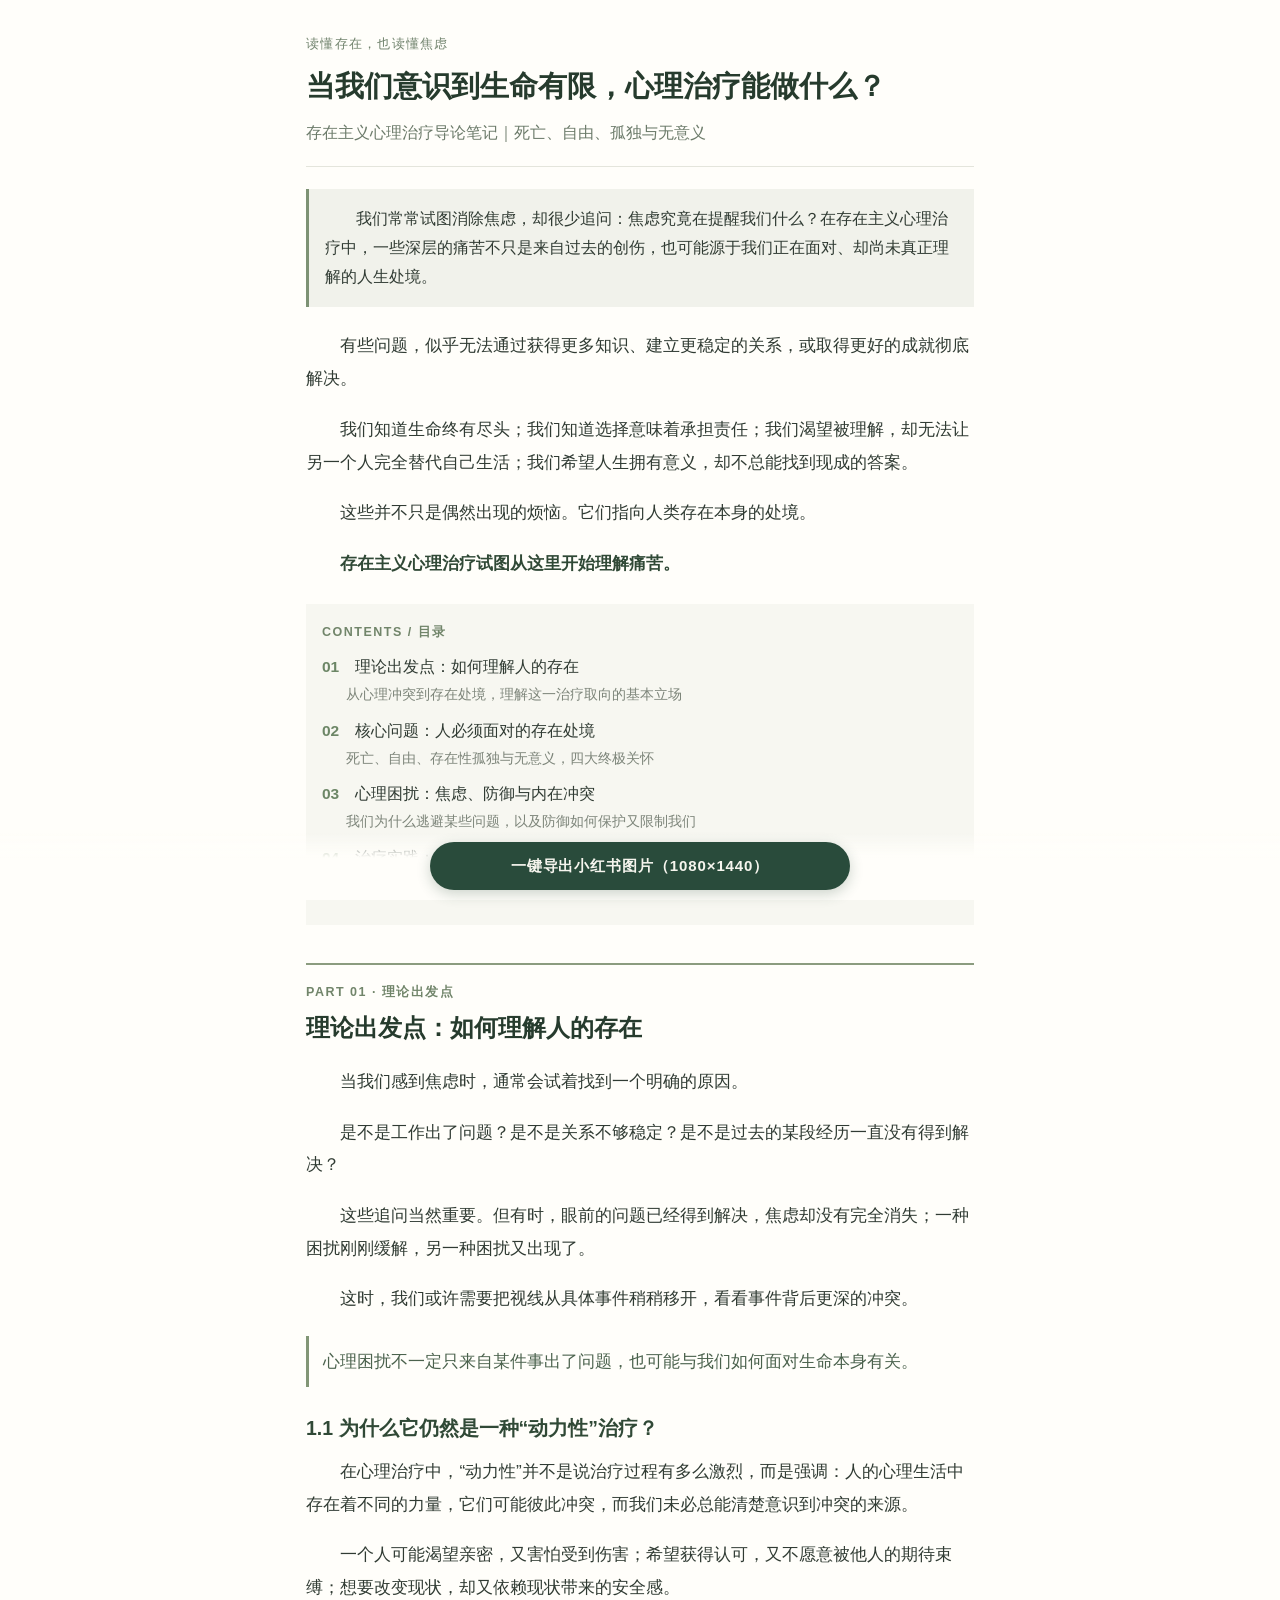
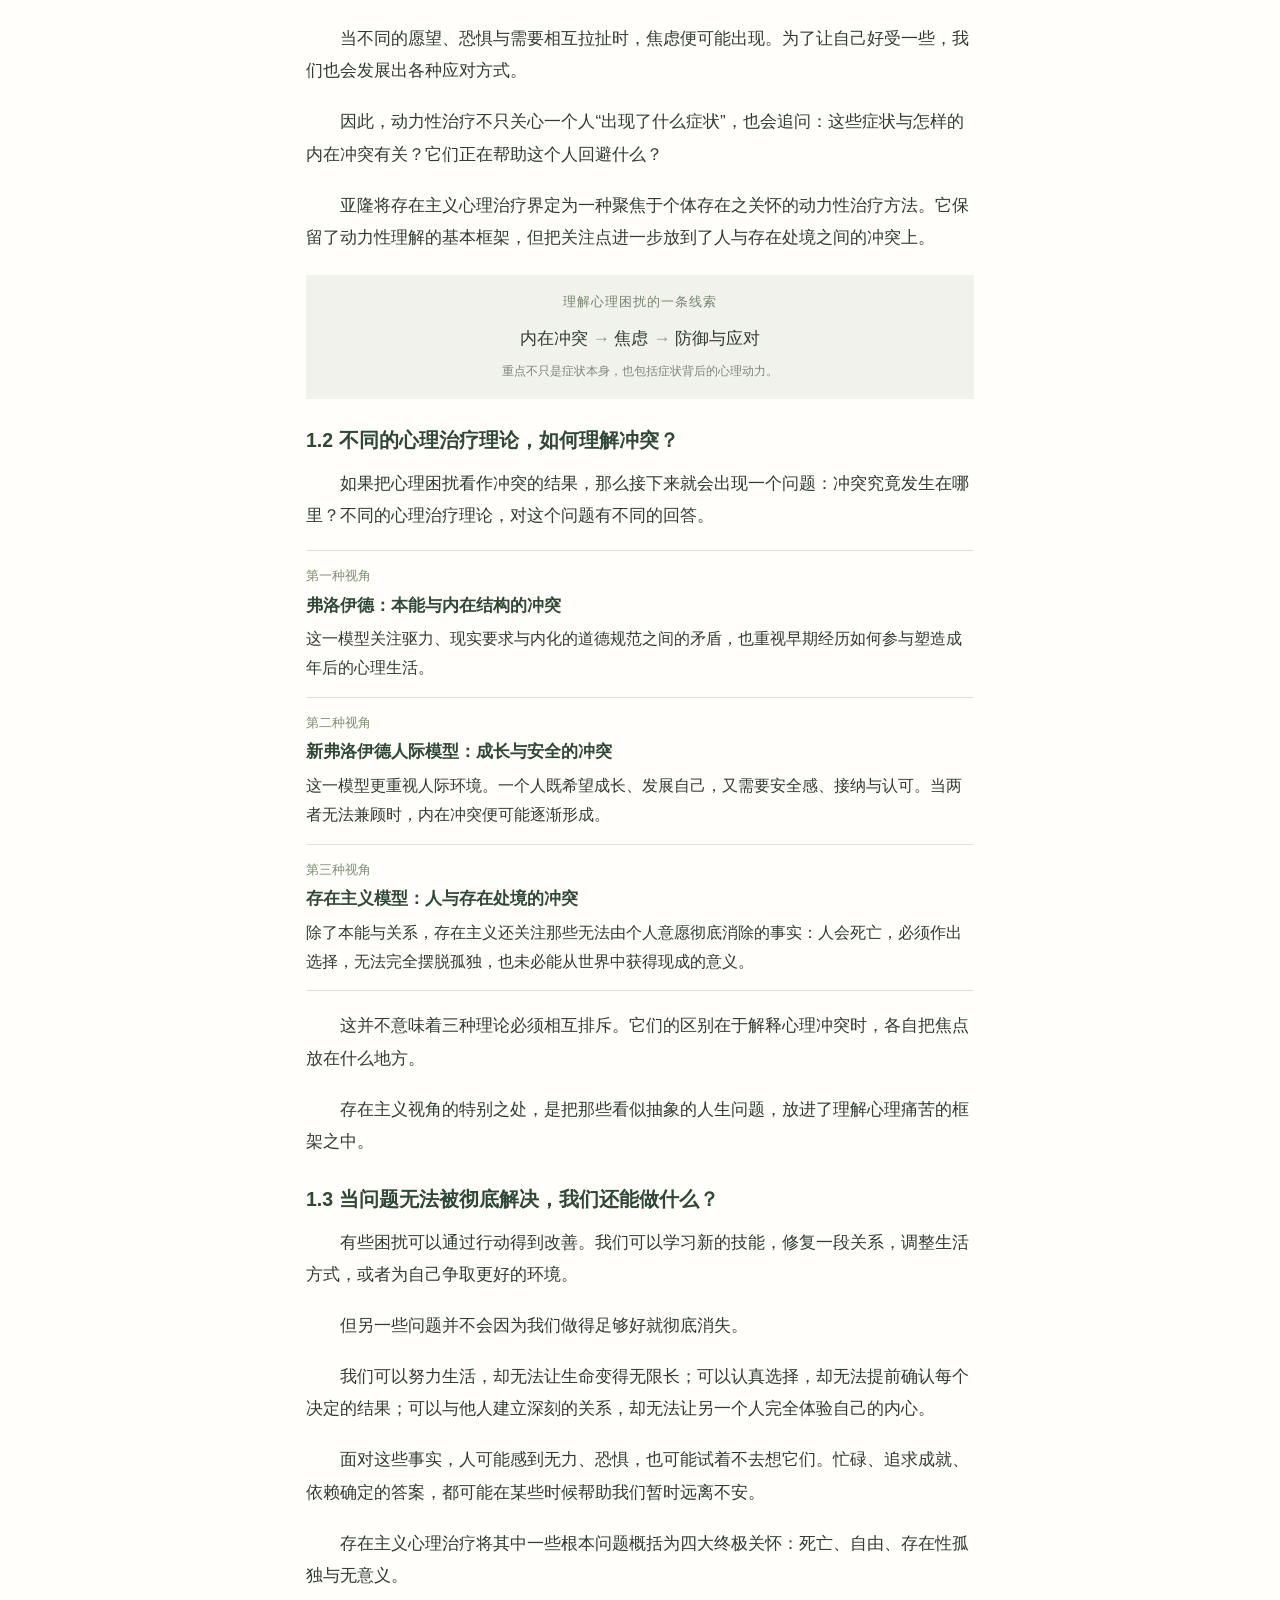
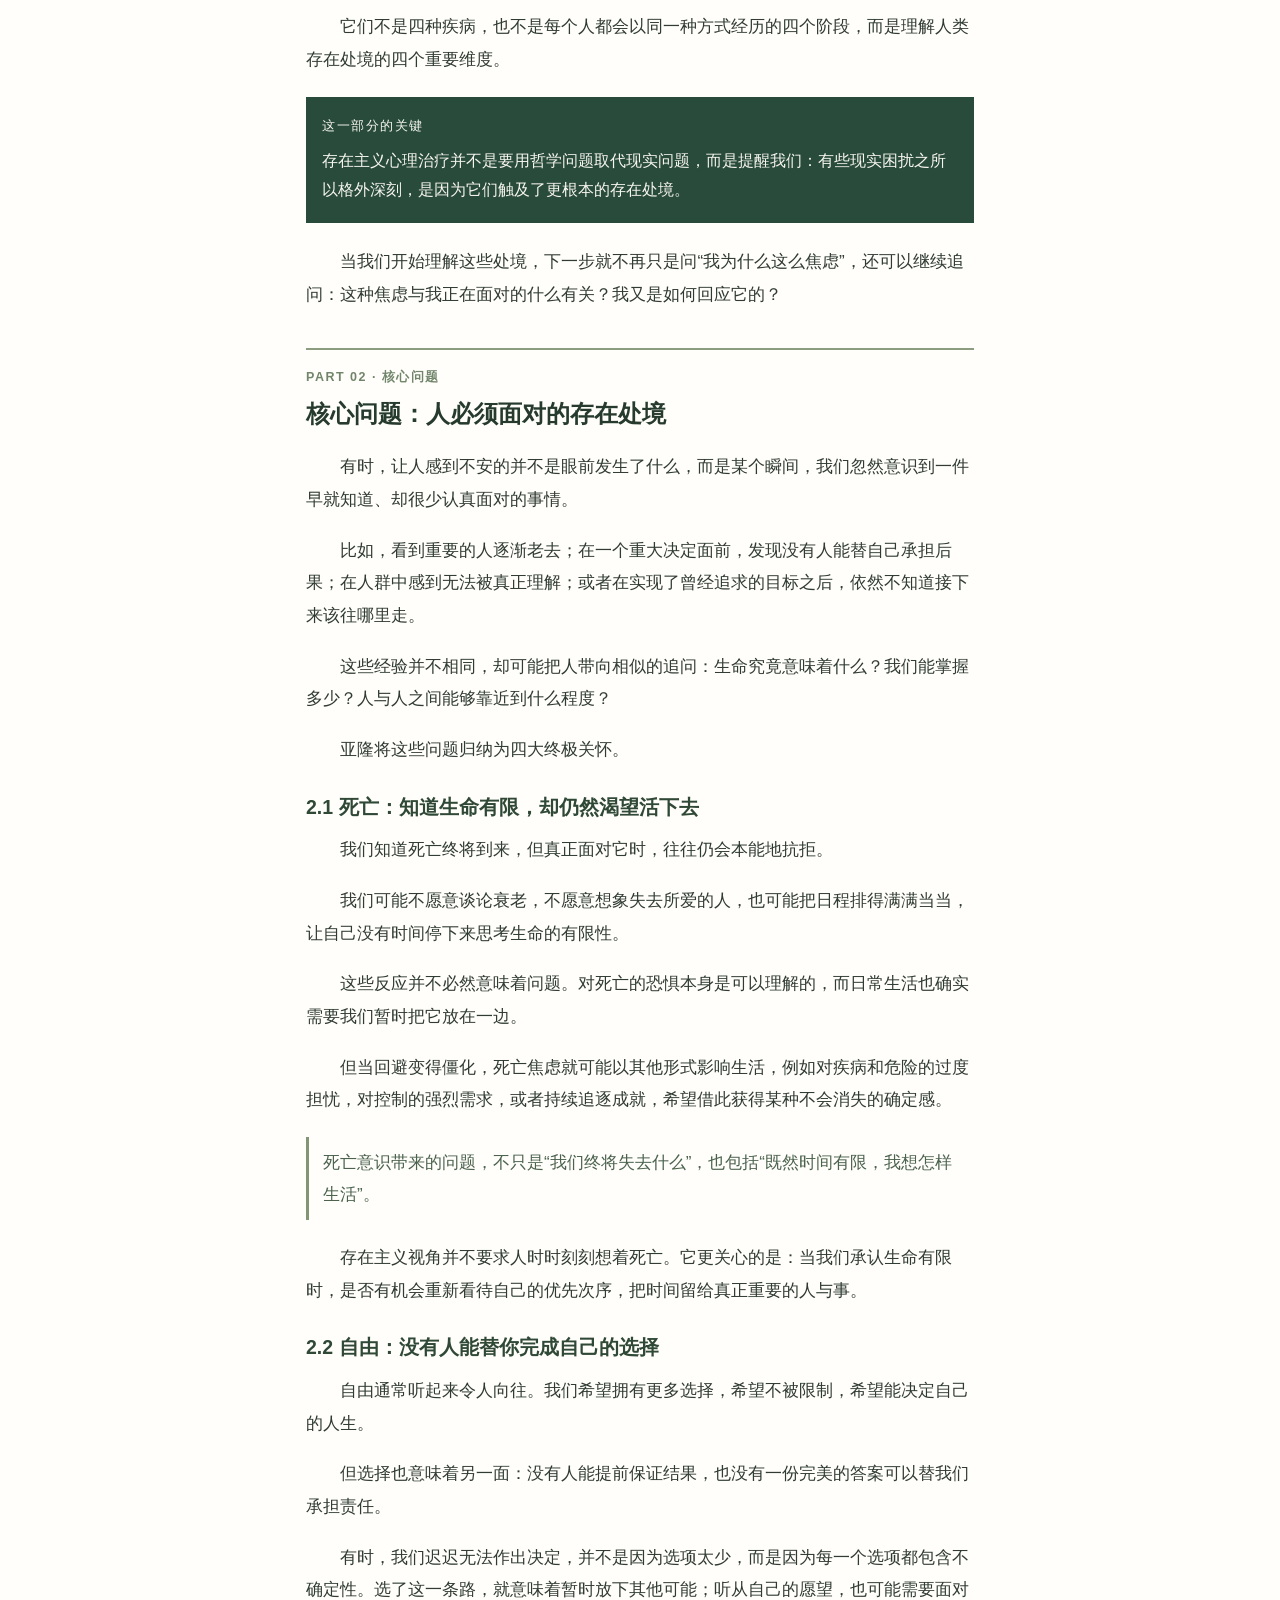
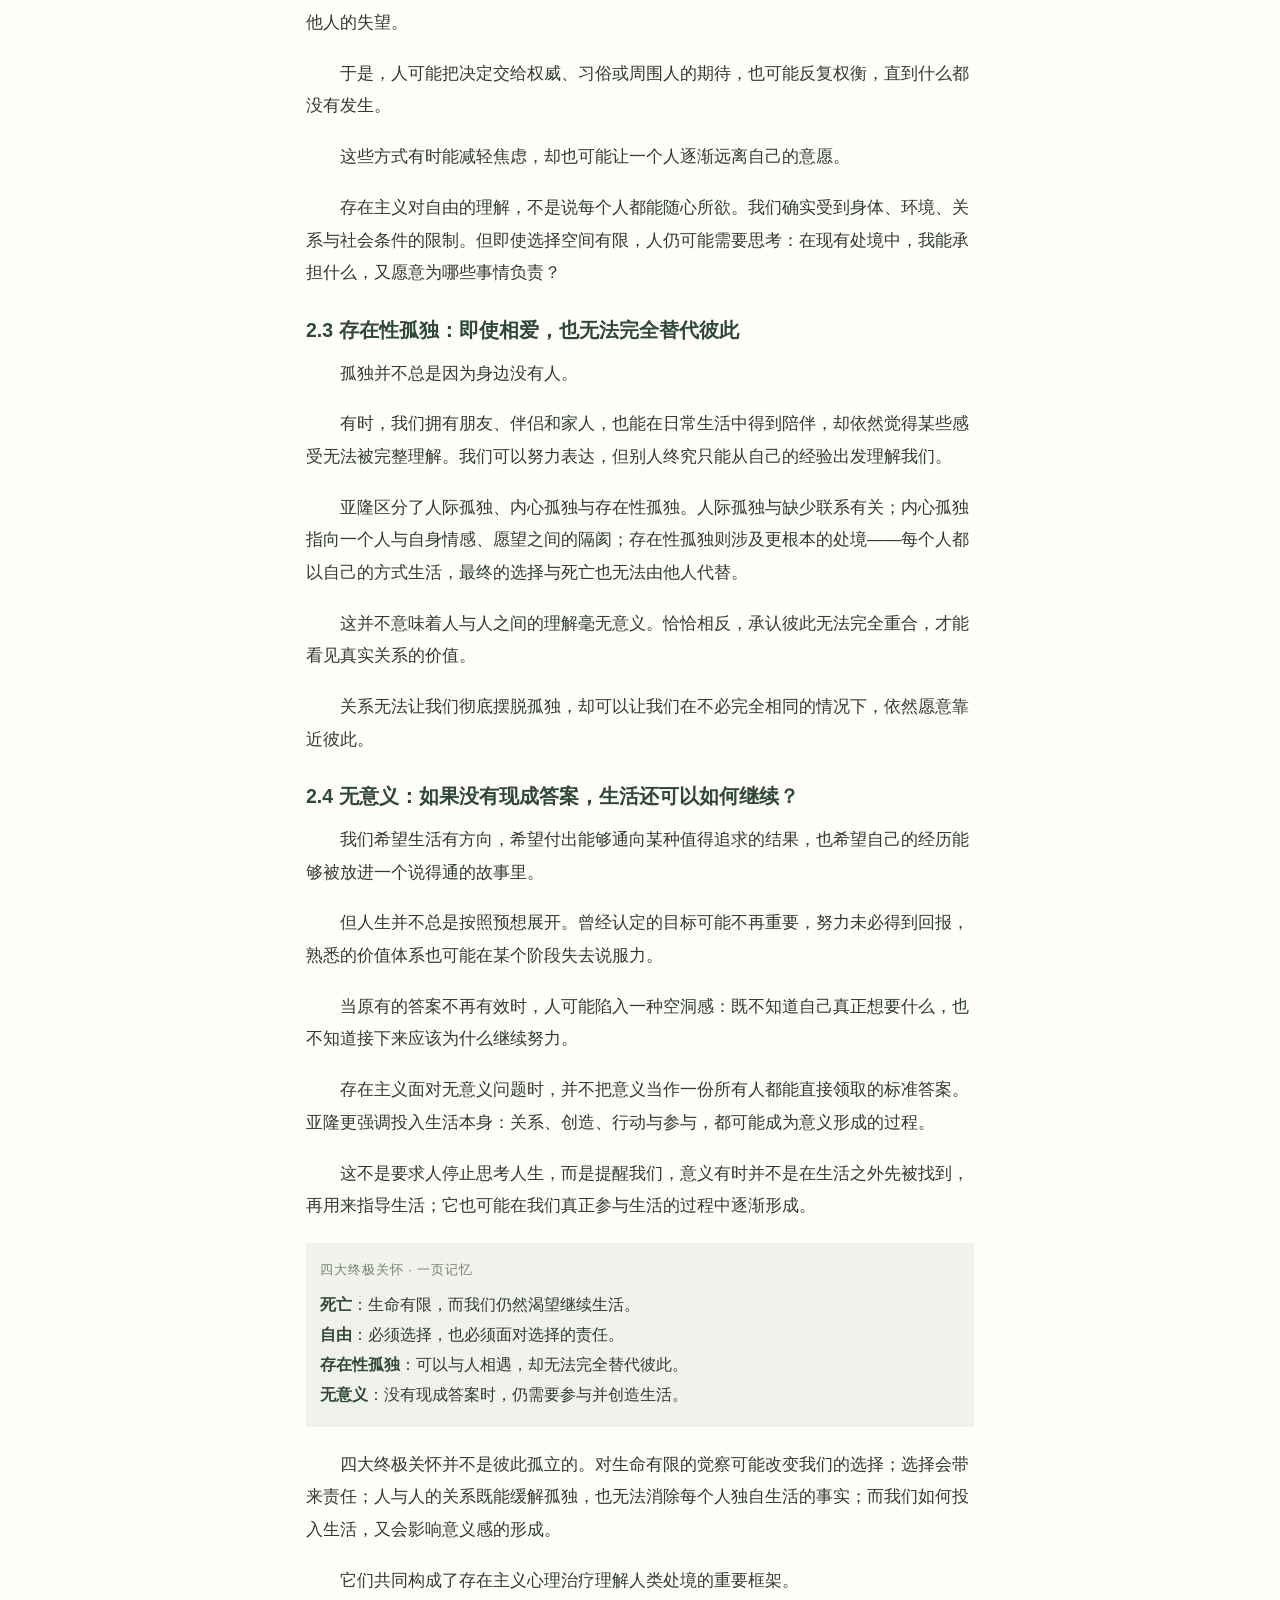
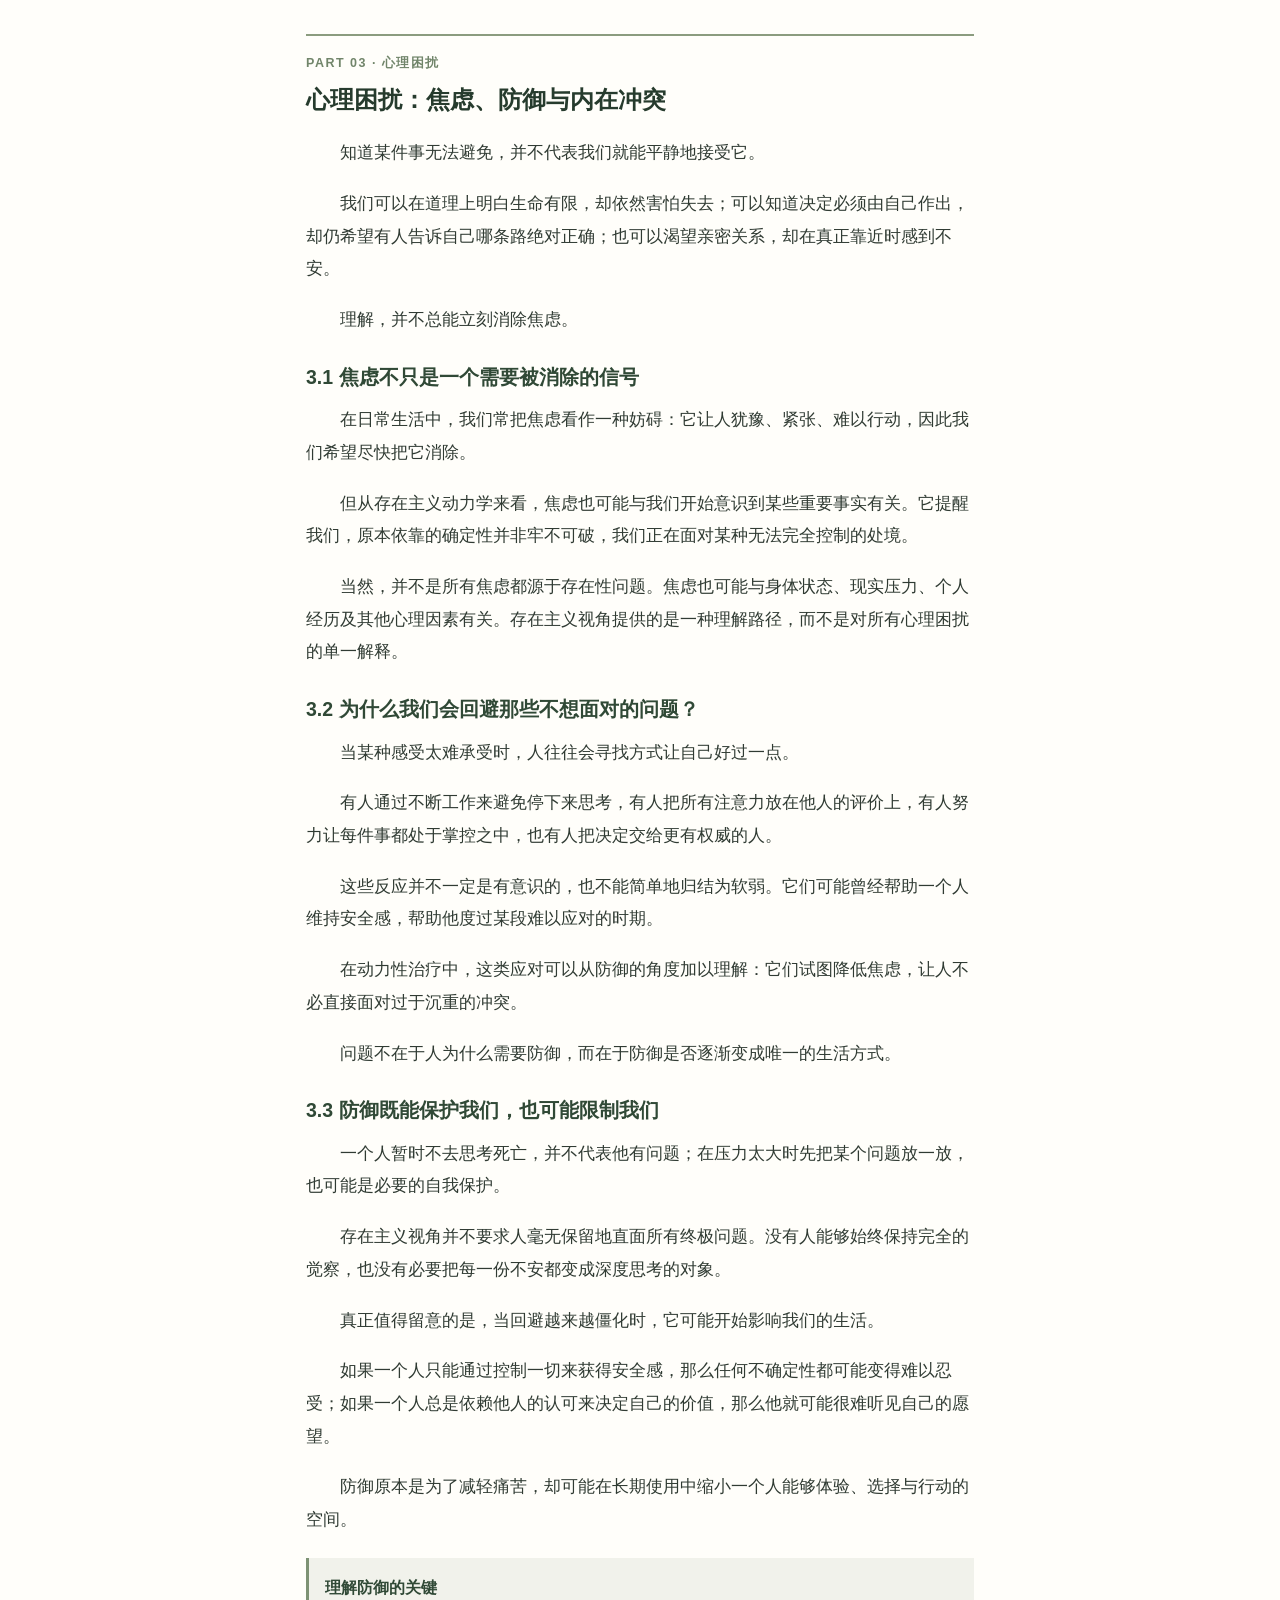
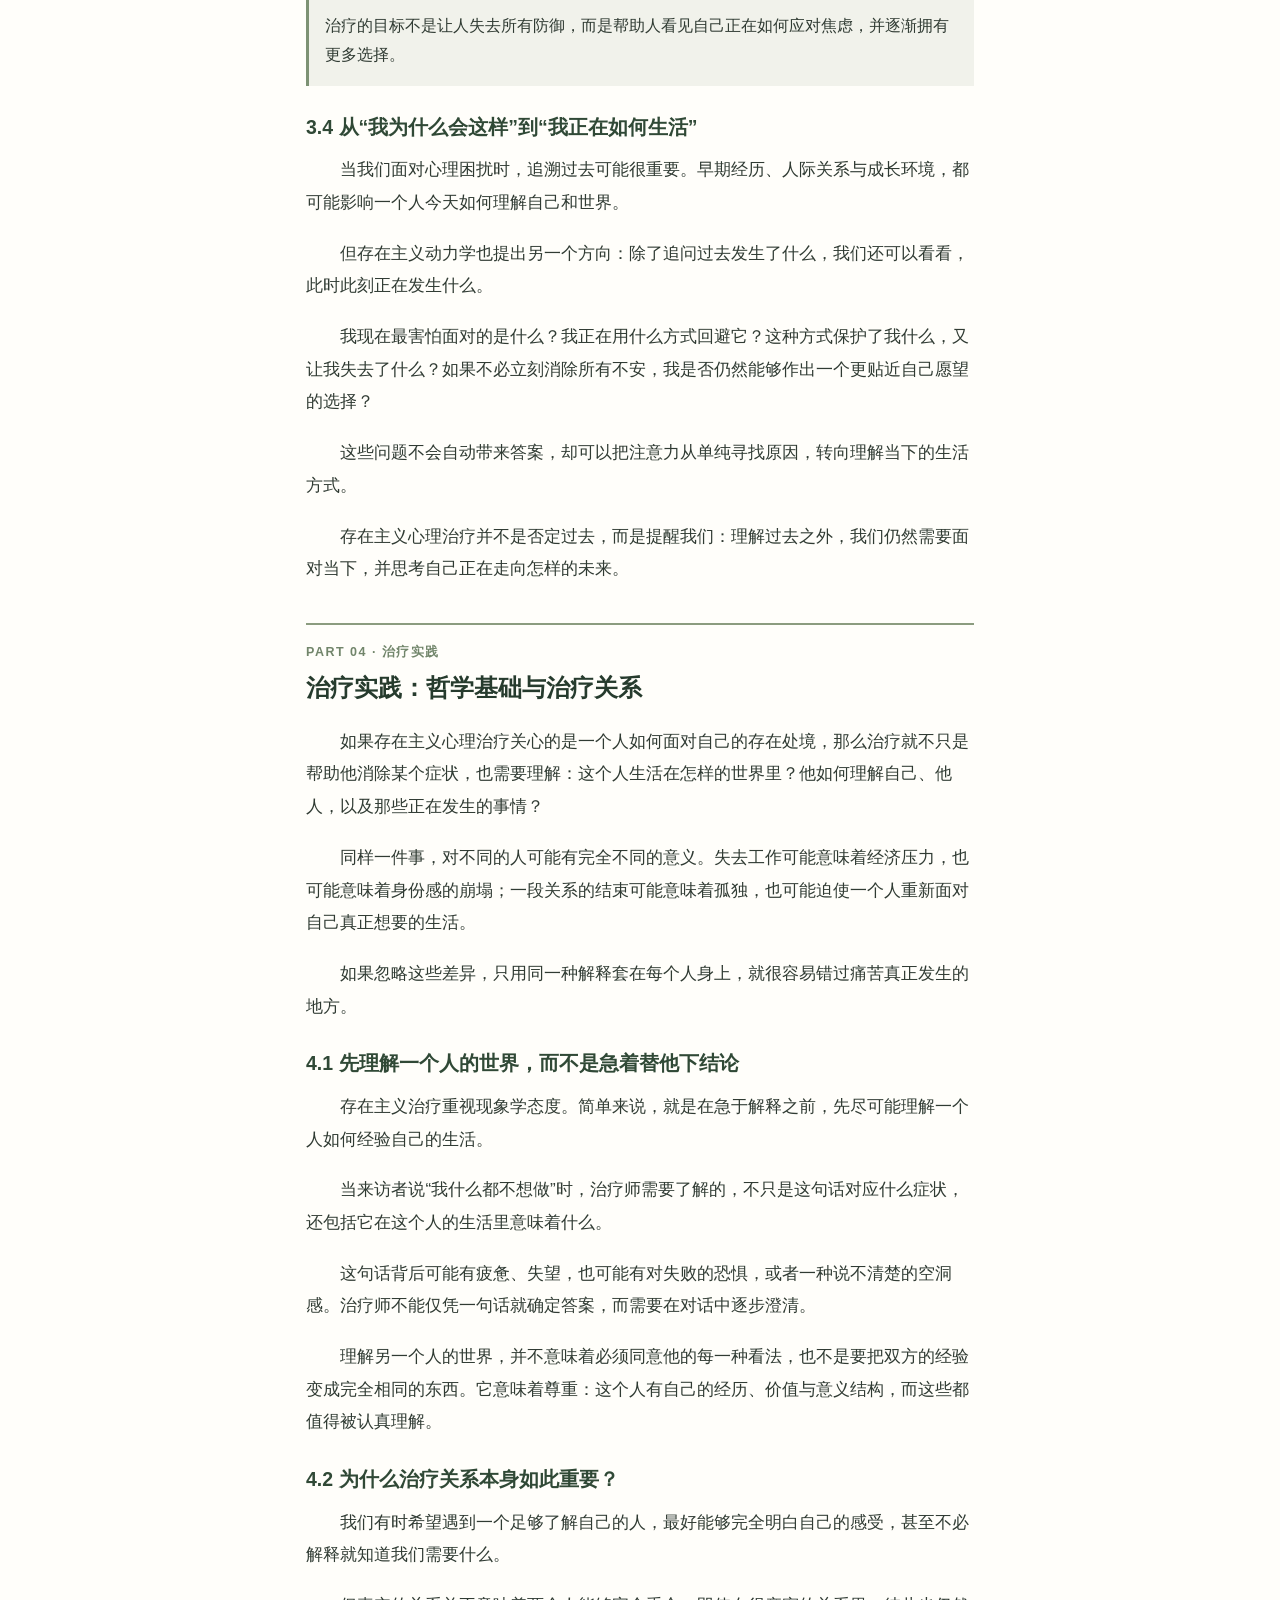
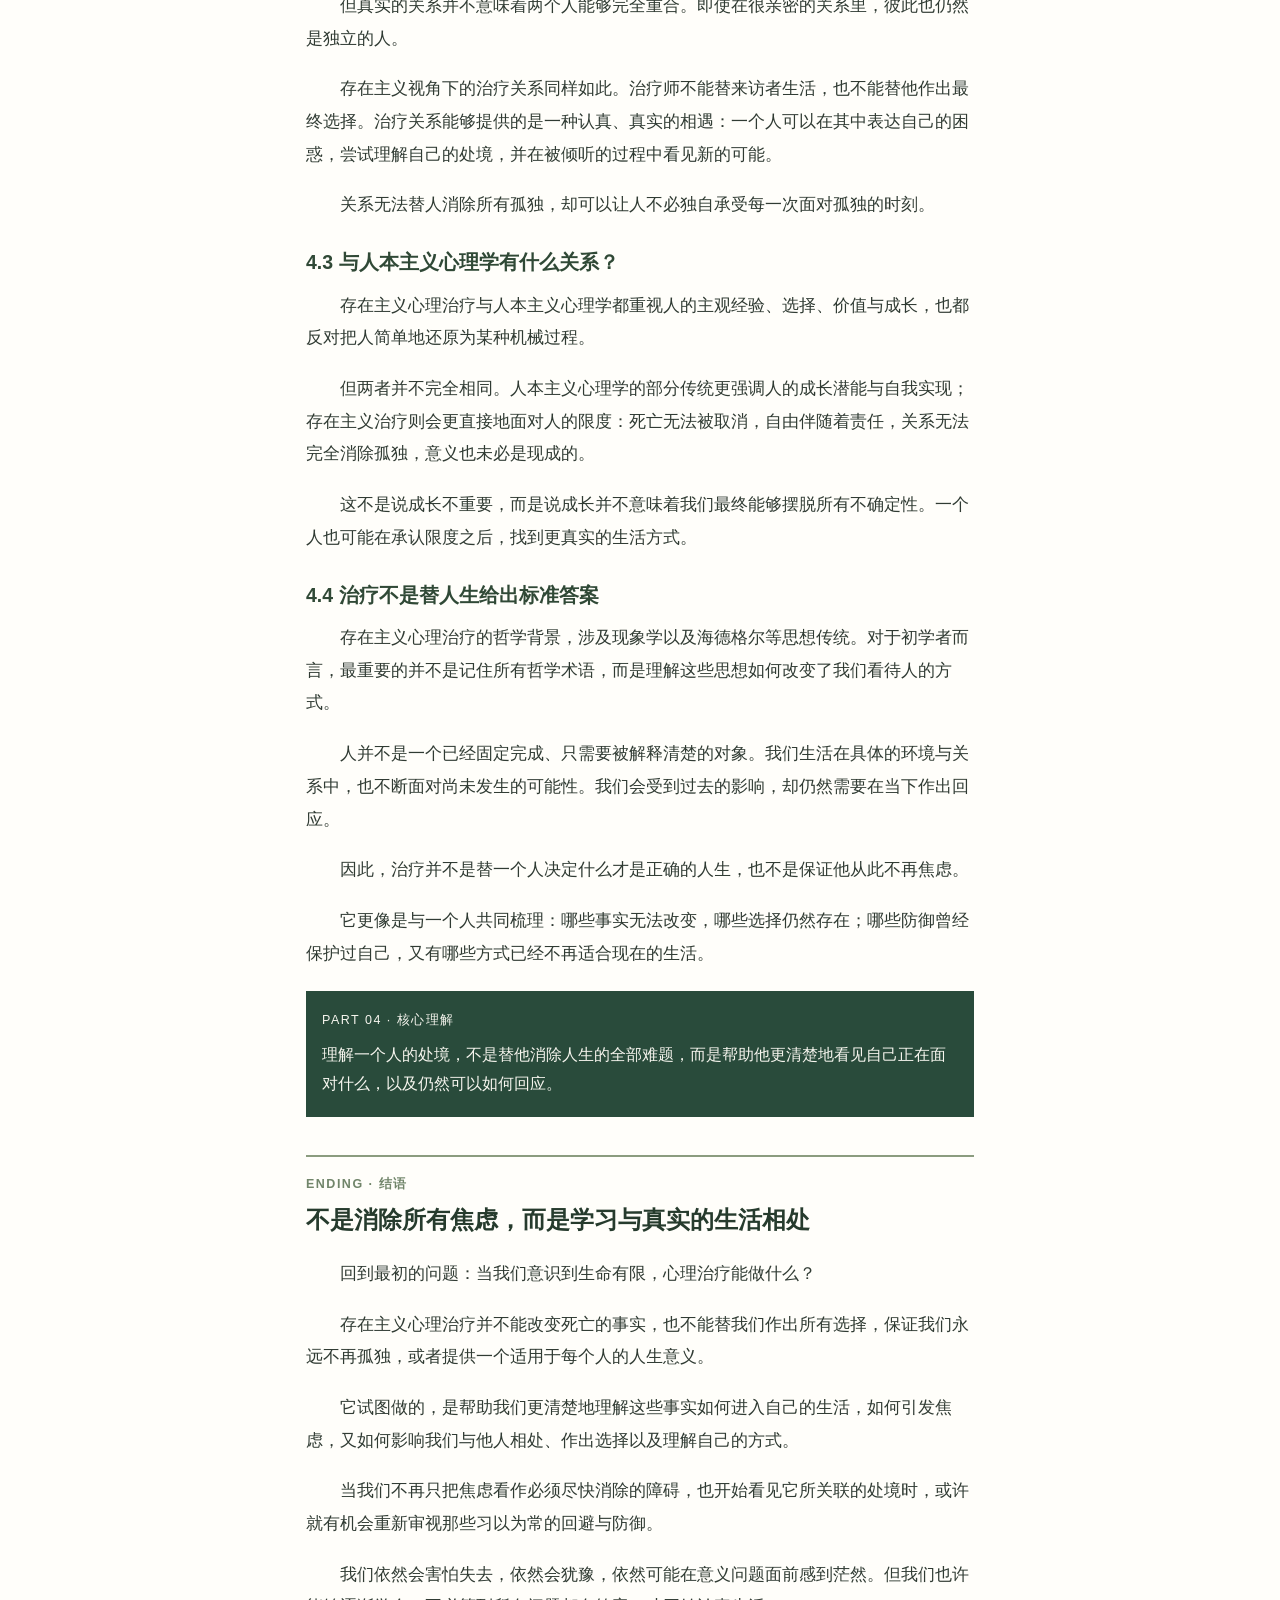
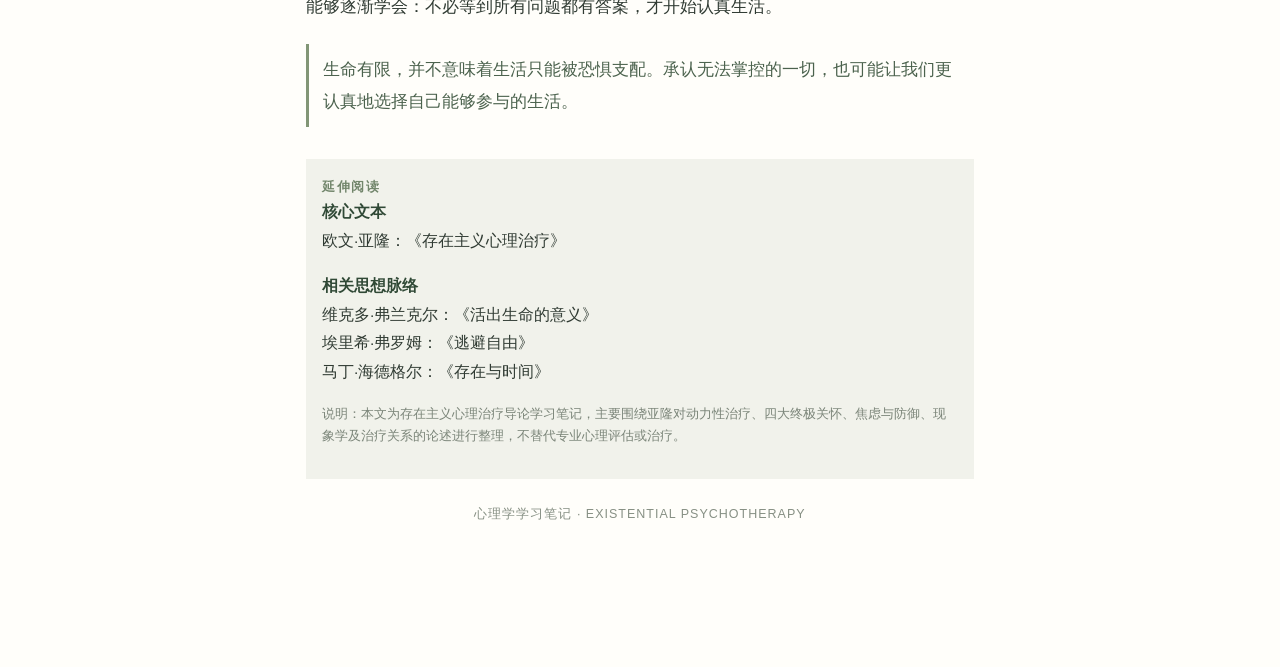
==== TIWAI.html @ 39b74df4 "Create TIWAI.html" ====
<!DOCTYPE html>
<html lang="zh-CN">
<head>
<meta charset="UTF-8">
<meta name="viewport" content="width=device-width, initial-scale=1.0, viewport-fit=cover">
<meta name="theme-color" content="#fffefa">
<title>存在主义心理治疗导论笔记</title>
<style>
:root{
  --fs-body:  clamp(16px, 4.4vw, 17.2px);
  --fs-note:  clamp(14px, 4vw, 15.5px);
  --fs-meta:  clamp(11.5px, 3.3vw, 12.5px);
  --fs-h1:    clamp(23px, 6.6vw, 29px);
  --fs-h2:    clamp(20px, 5.7vw, 23.5px);
  --fs-h3:    clamp(17px, 4.9vw, 19.5px);
  --lh-body:  1.9;
}

*{box-sizing:border-box}
html,body{
  margin:0;padding:0;background:#fffefa;
  -webkit-text-size-adjust:100%;
  text-size-adjust:100%;
}
body{
  color:#303b33;
  font-family:-apple-system,BlinkMacSystemFont,"PingFang SC","HarmonyOS Sans SC","Noto Sans CJK SC","Source Han Sans SC","Microsoft YaHei",sans-serif;
  font-size:var(--fs-body);
  line-height:var(--lh-body);
  -webkit-font-smoothing:antialiased;
  -moz-osx-font-smoothing:grayscale;
  overflow-wrap:break-word;
  -webkit-tap-highlight-color:transparent;
  padding-bottom:96px;
}

.article{
  width:100%;
  max-width:720px;
  margin:0 auto;
  padding:clamp(20px, 5.4vw, 34px) clamp(16px, 4.8vw, 26px) clamp(30px, 6.6vw, 46px);
}

.eyebrow{
  font-size:var(--fs-meta);
  line-height:1.7;
  letter-spacing:.1em;
  color:#71836d;
  margin-bottom:10px;
}

h1{
  font-size:var(--fs-h1);
  line-height:1.45;
  font-weight:700;
  color:#263b2d;
  margin:0 0 12px;
  overflow-wrap:anywhere;
}

.subtitle{
  font-size:var(--fs-note);
  line-height:1.75;
  color:#6c7b6a;
  margin-bottom:20px;
}

.rule{height:1px;background:#e4e5dc;margin:0 0 20px}

p{
  font-size:var(--fs-body);
  line-height:var(--lh-body);
  margin:0 0 1.05em;
  text-indent:2em;
}
p.no-indent{text-indent:0}
strong{color:#304936;font-weight:700}

h2{
  font-size:var(--fs-h2);
  line-height:1.52;
  font-weight:700;
  color:#263b2d;
  margin:8px 0 18px;
  overflow-wrap:anywhere;
}

h3{
  font-size:var(--fs-h3);
  line-height:1.62;
  font-weight:700;
  color:#304936;
  margin:26px 0 10px;
  overflow-wrap:anywhere;
}

.part{
  margin-top:clamp(30px, 8vw, 38px);
  padding-top:17px;
  border-top:2px solid #8b9c7f;
}

.part-label,.contents-label,.reading-label{
  font-size:var(--fs-meta);
  line-height:1.7;
  letter-spacing:.12em;
  font-weight:700;
  color:#71856a;
}

.intro-box,.note-box{
  padding:clamp(13px, 4vw, 16px);
  margin:clamp(20px, 5vw, 22px) 0;
  background:#f1f2eb;
  border-left:3px solid #7d9274;
  font-size:var(--fs-note);
  line-height:1.85;
}
.intro-box p,.note-box p{
  font-size:var(--fs-note);
  line-height:1.85;
  margin-bottom:10px;
}
.intro-box p:last-child,.note-box p:last-child{margin-bottom:0}

.contents{
  margin:24px 0 clamp(28px, 6vw, 32px);
  padding:clamp(15px, 4.2vw, 18px) clamp(13px, 4vw, 16px);
  background:#f7f7f1;
}
.contents-item{
  font-size:var(--fs-note);
  line-height:1.75;
  margin:10px 0 3px;
  text-indent:0;
}
.contents-item b{color:#6c8666}
.contents-sub{
  padding-left:clamp(18px, 5vw, 24px);
  margin-bottom:9px;
  font-size:clamp(12.5px, 3.6vw, 13.5px);
  line-height:1.75;
  color:#7d857a;
}

.pullquote{
  font-size:clamp(15.5px, 4.4vw, 17px);
  line-height:1.85;
  color:#4b624d;
  border-left:3px solid #829676;
  padding:10px 14px;
  margin:21px 0;
}

.formula,.four-points{
  padding:clamp(14px, 4vw, 16px) clamp(12px, 3.6vw, 14px);
  margin:21px 0;
  background:#f1f2eb;
  overflow-wrap:anywhere;
}
.formula{text-align:center}
.formula .small-label,.four-points .label{
  font-size:var(--fs-meta);
  letter-spacing:.08em;
  color:#74846e;
  margin-bottom:7px;
}
.four-points p{
  font-size:var(--fs-note);
  line-height:1.95;
  text-indent:0;
  margin:0;
}

.comparison{margin:18px 0;border-top:1px solid #dfe3d9}
.comparison-item{padding:14px 0;border-bottom:1px solid #dfe3d9}
.comparison-kicker{
  font-size:var(--fs-meta);
  color:#7b8d72;
  margin-bottom:3px;
}
.comparison-title{
  font-size:clamp(15px, 4.3vw, 16.5px);
  line-height:1.68;
  color:#304936;
  font-weight:700;
  margin-bottom:6px;
}
.comparison-item p{
  font-size:var(--fs-note);
  line-height:1.85;
  text-indent:0;
  margin:0;
}

.dark-box{
  padding:clamp(15px, 4.4vw, 18px) clamp(13px, 4vw, 16px);
  margin:22px 0;
  background:#294b3b;
  color:#f6f5ee;
}
.dark-box .dark-label{
  font-size:var(--fs-meta);
  letter-spacing:.12em;
  margin-bottom:7px;
}
.dark-box p{
  font-size:var(--fs-note);
  line-height:1.9;
  text-indent:0;
  margin:0;
  color:#f6f5ee;
}
.dark-box strong{color:#fffefa}

.reading{
  margin-top:clamp(26px, 6vw, 32px);
  padding:clamp(15px, 4.2vw, 18px) clamp(13px, 4vw, 16px);
  background:#f1f2eb;
}
.reading p{
  font-size:var(--fs-note);
  line-height:1.85;
  text-indent:0;
}
.reading .disclaimer{
  font-size:var(--fs-meta);
  line-height:1.8;
  color:#7b8579;
}

.footer{
  font-size:var(--fs-meta);
  line-height:1.8;
  text-align:center;
  color:#879084;
  margin-top:24px;
  letter-spacing:.08em;
}

/* ===== 导出工具栏 ===== */
.export-bar{
  position:fixed;
  left:0;right:0;bottom:0;
  z-index:999;
  padding:10px 16px calc(10px + env(safe-area-inset-bottom));
  background:linear-gradient(to top, #fffefa 62%, rgba(255,254,250,0));
  display:flex;
  align-items:center;
  gap:12px;
  justify-content:center;
}
.btn-export{
  flex:1;
  max-width:420px;
  height:48px;
  border:none;
  border-radius:24px;
  background:#294b3b;
  color:#f6f5ee;
  font-size:15px;
  font-weight:700;
  letter-spacing:.06em;
  font-family:inherit;
  cursor:pointer;
  box-shadow:0 4px 14px rgba(41,75,59,.24);
  transition:transform .15s, opacity .15s;
  -webkit-appearance:none;
}
.btn-export:active{transform:scale(.97)}
.btn-export:disabled{opacity:.6;cursor:default}
.export-status{
  position:fixed;
  left:0;right:0;
  bottom:calc(72px + env(safe-area-inset-bottom));
  text-align:center;
  font-size:12.5px;
  line-height:1.6;
  color:#71836d;
  pointer-events:none;
  opacity:0;
  transition:opacity .25s;
}
.export-status.show{opacity:1}

/* ===== 图片渲染作用域（不影响屏幕显示） ===== */
.ig-root{
  width:1080px;
  box-sizing:border-box;
  background:#fffefa;
  color:#303b33;
  font-family:-apple-system,BlinkMacSystemFont,"PingFang SC","HarmonyOS Sans SC","Noto Sans CJK SC","Source Han Sans SC","Microsoft YaHei",sans-serif;
  font-size:32px;
  line-height:1.85;
  overflow-wrap:break-word;
  text-align:left;
}
.ig-root *{box-sizing:border-box}
.ig-page{height:1440px;padding:80px 90px;overflow:hidden}
.ig-measure{height:auto;padding:0 90px;overflow:visible;position:absolute;left:-99999px;top:0;visibility:hidden}

.ig-root .eyebrow{font-size:24px;line-height:1.7;letter-spacing:.1em;color:#71836d;margin:0 0 18px}
.ig-root h1{font-size:50px;line-height:1.4;font-weight:700;color:#263b2d;margin:0 0 24px}
.ig-root .subtitle{font-size:27px;line-height:1.7;color:#6c7b6a;margin:0 0 32px}
.ig-root .rule{height:2px;background:#e4e5dc;margin:0 0 32px}
.ig-root p{font-size:32px;line-height:1.85;margin:0 0 24px;text-indent:2em}
.ig-root p.no-indent{text-indent:0}
.ig-root strong{color:#304936;font-weight:700}
.ig-root h2{font-size:44px;line-height:1.45;font-weight:700;color:#263b2d;margin:0 0 30px}
.ig-root h3{font-size:36px;line-height:1.55;font-weight:700;color:#304936;margin:0 0 20px}

.ig-root .part-label{
  font-size:22px;line-height:1.7;letter-spacing:.14em;font-weight:700;color:#71856a;
  margin:0 0 22px;padding-top:30px;border-top:3px solid #8b9c7f;
}
.ig-root .contents-label,.ig-root .reading-label{
  font-size:22px;line-height:1.7;letter-spacing:.14em;font-weight:700;color:#71856a;margin:0 0 18px;
}

.ig-root .intro-box,.ig-root .note-box{
  padding:30px 32px;margin:0 0 32px;background:#f1f2eb;
  border-left:6px solid #7d9274;font-size:28px;line-height:1.85;
}
.ig-root .intro-box p,.ig-root .note-box p{
  font-size:28px;line-height:1.85;margin:0 0 14px;text-indent:0;
}
.ig-root .intro-box p:last-child,.ig-root .note-box p:last-child{margin-bottom:0}

.ig-root .contents{padding:34px 32px;margin:0 0 34px;background:#f7f7f1}
.ig-root .contents-item{font-size:28px;line-height:1.75;margin:0 0 6px;text-indent:0}
.ig-root .contents-item b{color:#6c8666}
.ig-root .contents-sub{padding-left:36px;font-size:24px;line-height:1.75;color:#7d857a;margin:0 0 20px}
.ig-root .contents-sub:last-child{margin-bottom:0}

.ig-root .pullquote{
  font-size:31px;line-height:1.85;color:#4b624d;
  border-left:6px solid #829676;padding:20px 28px;margin:0 0 32px;
}

.ig-root .formula,.ig-root .four-points{padding:30px 28px;margin:0 0 32px;background:#f1f2eb}
.ig-root .formula{text-align:center}
.ig-root .formula .small-label,.ig-root .four-points .label{
  font-size:22px;letter-spacing:.08em;color:#74846e;margin:0 0 14px;
}
.ig-root .formula > div{font-size:30px;line-height:1.8}
.ig-root .formula div[style]{font-size:22px !important;line-height:1.8 !important;margin-top:14px !important}
.ig-root .four-points p{font-size:29px;line-height:2;text-indent:0;margin:0}

.ig-root .comparison{margin:0 0 30px;border-top:2px solid #dfe3d9}
.ig-root .comparison-item{padding:26px 0;border-bottom:2px solid #dfe3d9}
.ig-root .comparison-kicker{font-size:22px;color:#7b8d72;margin:0 0 6px}
.ig-root .comparison-title{font-size:30px;line-height:1.6;color:#304936;font-weight:700;margin:0 0 10px}
.ig-root .comparison-item p{font-size:28px;line-height:1.8;text-indent:0;margin:0}

.ig-root .dark-box{padding:32px 30px;margin:0 0 32px;background:#294b3b;color:#f6f5ee}
.ig-root .dark-box .dark-label{font-size:22px;letter-spacing:.14em;margin:0 0 14px}
.ig-root .dark-box p{font-size:29px;line-height:1.85;text-indent:0;margin:0;color:#f6f5ee}
.ig-root .dark-box strong{color:#fffefa}

.ig-root .reading{margin:0;padding:32px 30px;background:#f1f2eb}
.ig-root .reading p{font-size:28px;line-height:1.85;text-indent:0;margin:0 0 18px}
.ig-root .reading p:last-child{margin-bottom:0}
.ig-root .reading .disclaimer{font-size:22px;line-height:1.8;color:#7b8579}

.ig-root .footer{
  font-size:22px;line-height:1.8;text-align:center;color:#879084;
  letter-spacing:.08em;margin:30px 0 0;
}
</style>
</head>
<body>

<main class="article">
<div class="eyebrow">读懂存在，也读懂焦虑</div>
<h1>当我们意识到生命有限，心理治疗能做什么？</h1>
<div class="subtitle">存在主义心理治疗导论笔记｜死亡、自由、孤独与无意义</div><div class="rule"></div>
<div class="intro-box"><p>我们常常试图消除焦虑，却很少追问：焦虑究竟在提醒我们什么？在存在主义心理治疗中，一些深层的痛苦不只是来自过去的创伤，也可能源于我们正在面对、却尚未真正理解的人生处境。</p></div>
<p>有些问题，似乎无法通过获得更多知识、建立更稳定的关系，或取得更好的成就彻底解决。</p><p>我们知道生命终有尽头；我们知道选择意味着承担责任；我们渴望被理解，却无法让另一个人完全替代自己生活；我们希望人生拥有意义，却不总能找到现成的答案。</p><p>这些并不只是偶然出现的烦恼。它们指向人类存在本身的处境。</p><p><strong>存在主义心理治疗试图从这里开始理解痛苦。</strong></p>
<nav class="contents"><div class="contents-label">CONTENTS / 目录</div><p class="contents-item"><b>01</b>　理论出发点：如何理解人的存在</p><div class="contents-sub">从心理冲突到存在处境，理解这一治疗取向的基本立场</div><p class="contents-item"><b>02</b>　核心问题：人必须面对的存在处境</p><div class="contents-sub">死亡、自由、存在性孤独与无意义，四大终极关怀</div><p class="contents-item"><b>03</b>　心理困扰：焦虑、防御与内在冲突</p><div class="contents-sub">我们为什么逃避某些问题，以及防御如何保护又限制我们</div><p class="contents-item"><b>04</b>　治疗实践：哲学基础与治疗关系</p><div class="contents-sub">理解个体的主观世界，并重新思考治疗中的关系与改变</div></nav>
<section class="part"><div class="part-label">PART 01 · 理论出发点</div><h2>理论出发点：如何理解人的存在</h2>
<p>当我们感到焦虑时，通常会试着找到一个明确的原因。</p><p>是不是工作出了问题？是不是关系不够稳定？是不是过去的某段经历一直没有得到解决？</p><p>这些追问当然重要。但有时，眼前的问题已经得到解决，焦虑却没有完全消失；一种困扰刚刚缓解，另一种困扰又出现了。</p><p>这时，我们或许需要把视线从具体事件稍稍移开，看看事件背后更深的冲突。</p><div class="pullquote">心理困扰不一定只来自某件事出了问题，也可能与我们如何面对生命本身有关。</div>
<h3>1.1 为什么它仍然是一种“动力性”治疗？</h3><p>在心理治疗中，“动力性”并不是说治疗过程有多么激烈，而是强调：人的心理生活中存在着不同的力量，它们可能彼此冲突，而我们未必总能清楚意识到冲突的来源。</p><p>一个人可能渴望亲密，又害怕受到伤害；希望获得认可，又不愿意被他人的期待束缚；想要改变现状，却又依赖现状带来的安全感。</p><p>当不同的愿望、恐惧与需要相互拉扯时，焦虑便可能出现。为了让自己好受一些，我们也会发展出各种应对方式。</p><p>因此，动力性治疗不只关心一个人“出现了什么症状”，也会追问：这些症状与怎样的内在冲突有关？它们正在帮助这个人回避什么？</p><p>亚隆将存在主义心理治疗界定为一种聚焦于个体存在之关怀的动力性治疗方法。它保留了动力性理解的基本框架，但把关注点进一步放到了人与存在处境之间的冲突上。</p><div class="formula"><div class="small-label">理解心理困扰的一条线索</div><div>内在冲突 <span style="color:#8a9a80">→</span> 焦虑 <span style="color:#8a9a80">→</span> 防御与应对</div><div style="margin-top:7px;color:#7d857a;font-size:12px;line-height:1.8">重点不只是症状本身，也包括症状背后的心理动力。</div></div>
<h3>1.2 不同的心理治疗理论，如何理解冲突？</h3><p>如果把心理困扰看作冲突的结果，那么接下来就会出现一个问题：冲突究竟发生在哪里？不同的心理治疗理论，对这个问题有不同的回答。</p><div class="comparison"><div class="comparison-item"><div class="comparison-kicker">第一种视角</div><div class="comparison-title">弗洛伊德：本能与内在结构的冲突</div><p>这一模型关注驱力、现实要求与内化的道德规范之间的矛盾，也重视早期经历如何参与塑造成年后的心理生活。</p></div><div class="comparison-item"><div class="comparison-kicker">第二种视角</div><div class="comparison-title">新弗洛伊德人际模型：成长与安全的冲突</div><p>这一模型更重视人际环境。一个人既希望成长、发展自己，又需要安全感、接纳与认可。当两者无法兼顾时，内在冲突便可能逐渐形成。</p></div><div class="comparison-item"><div class="comparison-kicker">第三种视角</div><div class="comparison-title">存在主义模型：人与存在处境的冲突</div><p>除了本能与关系，存在主义还关注那些无法由个人意愿彻底消除的事实：人会死亡，必须作出选择，无法完全摆脱孤独，也未必能从世界中获得现成的意义。</p></div></div><p>这并不意味着三种理论必须相互排斥。它们的区别在于解释心理冲突时，各自把焦点放在什么地方。</p><p>存在主义视角的特别之处，是把那些看似抽象的人生问题，放进了理解心理痛苦的框架之中。</p>
<h3>1.3 当问题无法被彻底解决，我们还能做什么？</h3><p>有些困扰可以通过行动得到改善。我们可以学习新的技能，修复一段关系，调整生活方式，或者为自己争取更好的环境。</p><p>但另一些问题并不会因为我们做得足够好就彻底消失。</p><p>我们可以努力生活，却无法让生命变得无限长；可以认真选择，却无法提前确认每个决定的结果；可以与他人建立深刻的关系，却无法让另一个人完全体验自己的内心。</p><p>面对这些事实，人可能感到无力、恐惧，也可能试着不去想它们。忙碌、追求成就、依赖确定的答案，都可能在某些时候帮助我们暂时远离不安。</p><p>存在主义心理治疗将其中一些根本问题概括为四大终极关怀：死亡、自由、存在性孤独与无意义。</p><p>它们不是四种疾病，也不是每个人都会以同一种方式经历的四个阶段，而是理解人类存在处境的四个重要维度。</p><div class="dark-box"><div class="dark-label">这一部分的关键</div><p>存在主义心理治疗并不是要用哲学问题取代现实问题，而是提醒我们：有些现实困扰之所以格外深刻，是因为它们触及了更根本的存在处境。</p></div><p>当我们开始理解这些处境，下一步就不再只是问“我为什么这么焦虑”，还可以继续追问：这种焦虑与我正在面对的什么有关？我又是如何回应它的？</p></section>
<section class="part"><div class="part-label">PART 02 · 核心问题</div><h2>核心问题：人必须面对的存在处境</h2><p>有时，让人感到不安的并不是眼前发生了什么，而是某个瞬间，我们忽然意识到一件早就知道、却很少认真面对的事情。</p><p>比如，看到重要的人逐渐老去；在一个重大决定面前，发现没有人能替自己承担后果；在人群中感到无法被真正理解；或者在实现了曾经追求的目标之后，依然不知道接下来该往哪里走。</p><p>这些经验并不相同，却可能把人带向相似的追问：生命究竟意味着什么？我们能掌握多少？人与人之间能够靠近到什么程度？</p><p>亚隆将这些问题归纳为四大终极关怀。</p>
<h3>2.1 死亡：知道生命有限，却仍然渴望活下去</h3><p>我们知道死亡终将到来，但真正面对它时，往往仍会本能地抗拒。</p><p>我们可能不愿意谈论衰老，不愿意想象失去所爱的人，也可能把日程排得满满当当，让自己没有时间停下来思考生命的有限性。</p><p>这些反应并不必然意味着问题。对死亡的恐惧本身是可以理解的，而日常生活也确实需要我们暂时把它放在一边。</p><p>但当回避变得僵化，死亡焦虑就可能以其他形式影响生活，例如对疾病和危险的过度担忧，对控制的强烈需求，或者持续追逐成就，希望借此获得某种不会消失的确定感。</p><div class="pullquote">死亡意识带来的问题，不只是“我们终将失去什么”，也包括“既然时间有限，我想怎样生活”。</div><p>存在主义视角并不要求人时时刻刻想着死亡。它更关心的是：当我们承认生命有限时，是否有机会重新看待自己的优先次序，把时间留给真正重要的人与事。</p>
<h3>2.2 自由：没有人能替你完成自己的选择</h3><p>自由通常听起来令人向往。我们希望拥有更多选择，希望不被限制，希望能决定自己的人生。</p><p>但选择也意味着另一面：没有人能提前保证结果，也没有一份完美的答案可以替我们承担责任。</p><p>有时，我们迟迟无法作出决定，并不是因为选项太少，而是因为每一个选项都包含不确定性。选了这一条路，就意味着暂时放下其他可能；听从自己的愿望，也可能需要面对他人的失望。</p><p>于是，人可能把决定交给权威、习俗或周围人的期待，也可能反复权衡，直到什么都没有发生。</p><p>这些方式有时能减轻焦虑，却也可能让一个人逐渐远离自己的意愿。</p><p>存在主义对自由的理解，不是说每个人都能随心所欲。我们确实受到身体、环境、关系与社会条件的限制。但即使选择空间有限，人仍可能需要思考：在现有处境中，我能承担什么，又愿意为哪些事情负责？</p>
<h3>2.3 存在性孤独：即使相爱，也无法完全替代彼此</h3><p>孤独并不总是因为身边没有人。</p><p>有时，我们拥有朋友、伴侣和家人，也能在日常生活中得到陪伴，却依然觉得某些感受无法被完整理解。我们可以努力表达，但别人终究只能从自己的经验出发理解我们。</p><p>亚隆区分了人际孤独、内心孤独与存在性孤独。人际孤独与缺少联系有关；内心孤独指向一个人与自身情感、愿望之间的隔阂；存在性孤独则涉及更根本的处境——每个人都以自己的方式生活，最终的选择与死亡也无法由他人代替。</p><p>这并不意味着人与人之间的理解毫无意义。恰恰相反，承认彼此无法完全重合，才能看见真实关系的价值。</p><p>关系无法让我们彻底摆脱孤独，却可以让我们在不必完全相同的情况下，依然愿意靠近彼此。</p>
<h3>2.4 无意义：如果没有现成答案，生活还可以如何继续？</h3><p>我们希望生活有方向，希望付出能够通向某种值得追求的结果，也希望自己的经历能够被放进一个说得通的故事里。</p><p>但人生并不总是按照预想展开。曾经认定的目标可能不再重要，努力未必得到回报，熟悉的价值体系也可能在某个阶段失去说服力。</p><p>当原有的答案不再有效时，人可能陷入一种空洞感：既不知道自己真正想要什么，也不知道接下来应该为什么继续努力。</p><p>存在主义面对无意义问题时，并不把意义当作一份所有人都能直接领取的标准答案。亚隆更强调投入生活本身：关系、创造、行动与参与，都可能成为意义形成的过程。</p><p>这不是要求人停止思考人生，而是提醒我们，意义有时并不是在生活之外先被找到，再用来指导生活；它也可能在我们真正参与生活的过程中逐渐形成。</p><div class="four-points"><div class="label">四大终极关怀 · 一页记忆</div><p><strong>死亡</strong>：生命有限，而我们仍然渴望继续生活。<br><strong>自由</strong>：必须选择，也必须面对选择的责任。<br><strong>存在性孤独</strong>：可以与人相遇，却无法完全替代彼此。<br><strong>无意义</strong>：没有现成答案时，仍需要参与并创造生活。</p></div><p>四大终极关怀并不是彼此孤立的。对生命有限的觉察可能改变我们的选择；选择会带来责任；人与人的关系既能缓解孤独，也无法消除每个人独自生活的事实；而我们如何投入生活，又会影响意义感的形成。</p><p>它们共同构成了存在主义心理治疗理解人类处境的重要框架。</p></section>
<section class="part"><div class="part-label">PART 03 · 心理困扰</div><h2>心理困扰：焦虑、防御与内在冲突</h2><p>知道某件事无法避免，并不代表我们就能平静地接受它。</p><p>我们可以在道理上明白生命有限，却依然害怕失去；可以知道决定必须由自己作出，却仍希望有人告诉自己哪条路绝对正确；也可以渴望亲密关系，却在真正靠近时感到不安。</p><p>理解，并不总能立刻消除焦虑。</p>
<h3>3.1 焦虑不只是一个需要被消除的信号</h3><p>在日常生活中，我们常把焦虑看作一种妨碍：它让人犹豫、紧张、难以行动，因此我们希望尽快把它消除。</p><p>但从存在主义动力学来看，焦虑也可能与我们开始意识到某些重要事实有关。它提醒我们，原本依靠的确定性并非牢不可破，我们正在面对某种无法完全控制的处境。</p><p>当然，并不是所有焦虑都源于存在性问题。焦虑也可能与身体状态、现实压力、个人经历及其他心理因素有关。存在主义视角提供的是一种理解路径，而不是对所有心理困扰的单一解释。</p>
<h3>3.2 为什么我们会回避那些不想面对的问题？</h3><p>当某种感受太难承受时，人往往会寻找方式让自己好过一点。</p><p>有人通过不断工作来避免停下来思考，有人把所有注意力放在他人的评价上，有人努力让每件事都处于掌控之中，也有人把决定交给更有权威的人。</p><p>这些反应并不一定是有意识的，也不能简单地归结为软弱。它们可能曾经帮助一个人维持安全感，帮助他度过某段难以应对的时期。</p><p>在动力性治疗中，这类应对可以从防御的角度加以理解：它们试图降低焦虑，让人不必直接面对过于沉重的冲突。</p><p>问题不在于人为什么需要防御，而在于防御是否逐渐变成唯一的生活方式。</p>
<h3>3.3 防御既能保护我们，也可能限制我们</h3><p>一个人暂时不去思考死亡，并不代表他有问题；在压力太大时先把某个问题放一放，也可能是必要的自我保护。</p><p>存在主义视角并不要求人毫无保留地直面所有终极问题。没有人能够始终保持完全的觉察，也没有必要把每一份不安都变成深度思考的对象。</p><p>真正值得留意的是，当回避越来越僵化时，它可能开始影响我们的生活。</p><p>如果一个人只能通过控制一切来获得安全感，那么任何不确定性都可能变得难以忍受；如果一个人总是依赖他人的认可来决定自己的价值，那么他就可能很难听见自己的愿望。</p><p>防御原本是为了减轻痛苦，却可能在长期使用中缩小一个人能够体验、选择与行动的空间。</p><div class="note-box"><p class="no-indent"><strong>理解防御的关键</strong></p><p class="no-indent">治疗的目标不是让人失去所有防御，而是帮助人看见自己正在如何应对焦虑，并逐渐拥有更多选择。</p></div>
<h3>3.4 从“我为什么会这样”到“我正在如何生活”</h3><p>当我们面对心理困扰时，追溯过去可能很重要。早期经历、人际关系与成长环境，都可能影响一个人今天如何理解自己和世界。</p><p>但存在主义动力学也提出另一个方向：除了追问过去发生了什么，我们还可以看看，此时此刻正在发生什么。</p><p>我现在最害怕面对的是什么？我正在用什么方式回避它？这种方式保护了我什么，又让我失去了什么？如果不必立刻消除所有不安，我是否仍然能够作出一个更贴近自己愿望的选择？</p><p>这些问题不会自动带来答案，却可以把注意力从单纯寻找原因，转向理解当下的生活方式。</p><p>存在主义心理治疗并不是否定过去，而是提醒我们：理解过去之外，我们仍然需要面对当下，并思考自己正在走向怎样的未来。</p></section>
<section class="part"><div class="part-label">PART 04 · 治疗实践</div><h2>治疗实践：哲学基础与治疗关系</h2><p>如果存在主义心理治疗关心的是一个人如何面对自己的存在处境，那么治疗就不只是帮助他消除某个症状，也需要理解：这个人生活在怎样的世界里？他如何理解自己、他人，以及那些正在发生的事情？</p><p>同样一件事，对不同的人可能有完全不同的意义。失去工作可能意味着经济压力，也可能意味着身份感的崩塌；一段关系的结束可能意味着孤独，也可能迫使一个人重新面对自己真正想要的生活。</p><p>如果忽略这些差异，只用同一种解释套在每个人身上，就很容易错过痛苦真正发生的地方。</p>
<h3>4.1 先理解一个人的世界，而不是急着替他下结论</h3><p>存在主义治疗重视现象学态度。简单来说，就是在急于解释之前，先尽可能理解一个人如何经验自己的生活。</p><p>当来访者说“我什么都不想做”时，治疗师需要了解的，不只是这句话对应什么症状，还包括它在这个人的生活里意味着什么。</p><p>这句话背后可能有疲惫、失望，也可能有对失败的恐惧，或者一种说不清楚的空洞感。治疗师不能仅凭一句话就确定答案，而需要在对话中逐步澄清。</p><p>理解另一个人的世界，并不意味着必须同意他的每一种看法，也不是要把双方的经验变成完全相同的东西。它意味着尊重：这个人有自己的经历、价值与意义结构，而这些都值得被认真理解。</p>
<h3>4.2 为什么治疗关系本身如此重要？</h3><p>我们有时希望遇到一个足够了解自己的人，最好能够完全明白自己的感受，甚至不必解释就知道我们需要什么。</p><p>但真实的关系并不意味着两个人能够完全重合。即使在很亲密的关系里，彼此也仍然是独立的人。</p><p>存在主义视角下的治疗关系同样如此。治疗师不能替来访者生活，也不能替他作出最终选择。治疗关系能够提供的是一种认真、真实的相遇：一个人可以在其中表达自己的困惑，尝试理解自己的处境，并在被倾听的过程中看见新的可能。</p><p>关系无法替人消除所有孤独，却可以让人不必独自承受每一次面对孤独的时刻。</p>
<h3>4.3 与人本主义心理学有什么关系？</h3><p>存在主义心理治疗与人本主义心理学都重视人的主观经验、选择、价值与成长，也都反对把人简单地还原为某种机械过程。</p><p>但两者并不完全相同。人本主义心理学的部分传统更强调人的成长潜能与自我实现；存在主义治疗则会更直接地面对人的限度：死亡无法被取消，自由伴随着责任，关系无法完全消除孤独，意义也未必是现成的。</p><p>这不是说成长不重要，而是说成长并不意味着我们最终能够摆脱所有不确定性。一个人也可能在承认限度之后，找到更真实的生活方式。</p>
<h3>4.4 治疗不是替人生给出标准答案</h3><p>存在主义心理治疗的哲学背景，涉及现象学以及海德格尔等思想传统。对于初学者而言，最重要的并不是记住所有哲学术语，而是理解这些思想如何改变了我们看待人的方式。</p><p>人并不是一个已经固定完成、只需要被解释清楚的对象。我们生活在具体的环境与关系中，也不断面对尚未发生的可能性。我们会受到过去的影响，却仍然需要在当下作出回应。</p><p>因此，治疗并不是替一个人决定什么才是正确的人生，也不是保证他从此不再焦虑。</p><p>它更像是与一个人共同梳理：哪些事实无法改变，哪些选择仍然存在；哪些防御曾经保护过自己，又有哪些方式已经不再适合现在的生活。</p><div class="dark-box"><div class="dark-label">PART 04 · 核心理解</div><p>理解一个人的处境，不是替他消除人生的全部难题，而是帮助他更清楚地看见自己正在面对什么，以及仍然可以如何回应。</p></div></section>
<section class="part"><div class="part-label">ENDING · 结语</div><h2>不是消除所有焦虑，而是学习与真实的生活相处</h2><p>回到最初的问题：当我们意识到生命有限，心理治疗能做什么？</p><p>存在主义心理治疗并不能改变死亡的事实，也不能替我们作出所有选择，保证我们永远不再孤独，或者提供一个适用于每个人的人生意义。</p><p>它试图做的，是帮助我们更清楚地理解这些事实如何进入自己的生活，如何引发焦虑，又如何影响我们与他人相处、作出选择以及理解自己的方式。</p><p>当我们不再只把焦虑看作必须尽快消除的障碍，也开始看见它所关联的处境时，或许就有机会重新审视那些习以为常的回避与防御。</p><p>我们依然会害怕失去，依然会犹豫，依然可能在意义问题面前感到茫然。但我们也许能够逐渐学会：不必等到所有问题都有答案，才开始认真生活。</p><div class="pullquote">生命有限，并不意味着生活只能被恐惧支配。承认无法掌控的一切，也可能让我们更认真地选择自己能够参与的生活。</div></section>
<div class="reading"><div class="reading-label">延伸阅读</div><p><strong>核心文本</strong><br>欧文·亚隆：《存在主义心理治疗》</p><p><strong>相关思想脉络</strong><br>维克多·弗兰克尔：《活出生命的意义》<br>埃里希·弗罗姆：《逃避自由》<br>马丁·海德格尔：《存在与时间》</p><p class="disclaimer">说明：本文为存在主义心理治疗导论学习笔记，主要围绕亚隆对动力性治疗、四大终极关怀、焦虑与防御、现象学及治疗关系的论述进行整理，不替代专业心理评估或治疗。</p></div><div class="footer">心理学学习笔记 · EXISTENTIAL PSYCHOTHERAPY</div>
</main>

<div class="export-status" id="exportStatus"></div>
<div class="export-bar">
  <button class="btn-export" id="btnExport">一键导出小红书图片（1080×1440）</button>
</div>

<script>
(function(){
'use strict';

var PAGE_W = 1080;
var PAGE_H = 1440;
var PAD_X  = 90;
var PAD_Y  = 80;
var CONTENT_H = PAGE_H - PAD_Y * 2;   // 1280

var IMG_CSS = document.querySelector('style').textContent; // 占位，下方会替换

// 把上面的 .ig- 样式抽取出来（直接从样式表里过滤）
(function(){
  var all = '';
  for (var i = 0; i < document.styleSheets.length; i++){
    try{
      var rules = document.styleSheets[i].cssRules;
      for (var j = 0; j < rules.length; j++){
        var t = rules[j].cssText;
        if (t.indexOf('.ig-root') === 0 || t.indexOf('.ig-page') === 0 ||
            t.indexOf('.ig-measure') === 0 || t.indexOf('.ig-root ') === 0){
          all += t + '\n';
        }
      }
    }catch(e){}
  }
  IMG_CSS = all;
})();

// 测量容器
var measureBox = document.createElement('div');
measureBox.className = 'ig-root ig-measure';
document.body.appendChild(measureBox);

// ===== 1. 收集可排版的块 =====
function measureHeight(el){
  var c = el.cloneNode(true);
  measureBox.appendChild(c);
  var rect = c.getBoundingClientRect();
  var cs = window.getComputedStyle(c);
  var mb = parseFloat(cs.marginBottom) || 0;
  var h = rect.height + mb;
  measureBox.removeChild(c);
  return h;
}

function collectBlocks(){
  var src = document.querySelector('.article');
  var out = [];

  function walk(el){
    var h = measureHeight(el);
    if (h <= CONTENT_H || el.children.length === 0){
      out.push({ el: el, h: h });
      return;
    }
    var kids = Array.prototype.slice.call(el.children);
    kids.forEach(walk);
  }

  Array.prototype.slice.call(src.children).forEach(walk);
  return out;
}

// ===== 2. 分页 =====
function paginate(blocks){
  var pages = [];
  var cur = [];
  var curH = 0;

  for (var i = 0; i < blocks.length; i++){
    var b = blocks[i];
    if (cur.length > 0 && curH + b.h > CONTENT_H){
      pages.push(cur);
      cur = [];
      curH = 0;
    }
    cur.push(b);
    curH += b.h;
  }
  if (cur.length) pages.push(cur);
  return pages;
}

// ===== 3. 渲染单页为图片 =====
function buildPageNode(pageBlocks){
  var page = document.createElement('div');
  page.className = 'ig-root ig-page';
  pageBlocks.forEach(function(b){
    page.appendChild(b.el.cloneNode(true));
  });
  return page;
}

function renderPageToBlob(pageNode){
  return new Promise(function(resolve, reject){
    var inner = pageNode.outerHTML;

    var svg =
      '<svg xmlns="http://www.w3.org/2000/svg" width="' + PAGE_W + '" height="' + PAGE_H + '">' +
      '<foreignObject x="0" y="0" width="' + PAGE_W + '" height="' + PAGE_H + '">' +
      '<div xmlns="http://www.w3.org/1999/xhtml" style="margin:0;padding:0;width:' + PAGE_W + 'px;height:' + PAGE_H + 'px;">' +
      '<style>' + IMG_CSS + '</style>' +
      inner +
      '</div></foreignObject></svg>';

    var blob = new Blob([svg], { type: 'image/svg+xml;charset=utf-8' });
    var url = URL.createObjectURL(blob);

    var img = new Image();
    img.onload = function(){
      try{
        var canvas = document.createElement('canvas');
        canvas.width = PAGE_W;
        canvas.height = PAGE_H;
        var ctx = canvas.getContext('2d');
        ctx.fillStyle = '#fffefa';
        ctx.fillRect(0, 0, PAGE_W, PAGE_H);
        ctx.drawImage(img, 0, 0, PAGE_W, PAGE_H);
        URL.revokeObjectURL(url);

        canvas.toBlob(function(b){
          if (b) resolve(b);
          else reject(new Error('canvas.toBlob 失败'));
        }, 'image/jpeg', 0.95);
      }catch(err){
        URL.revokeObjectURL(url);
        reject(err);
      }
    };
    img.onerror = function(){
      URL.revokeObjectURL(url);
      reject(new Error('图片渲染失败'));
    };
    img.src = url;
  });
}

// ===== 4. 下载 =====
function sleep(ms){
  return new Promise(function(r){ setTimeout(r, ms); });
}

function downloadBlob(blob, filename){
  var url = URL.createObjectURL(blob);
  var a = document.createElement('a');
  a.href = url;
  a.download = filename;
  a.style.display = 'none';
  document.body.appendChild(a);
  a.click();
  setTimeout(function(){
    URL.revokeObjectURL(url);
    if (a.parentNode) a.parentNode.removeChild(a);
  }, 2000);
}

// ===== 5. 主流程 =====
var btn = document.getElementById('btnExport');
var statusEl = document.getElementById('exportStatus');
var busy = false;

function setStatus(text, show){
  statusEl.textContent = text || '';
  statusEl.classList.toggle('show', !!show);
}

btn.addEventListener('click', async function(){
  if (busy) return;
  busy = true;
  btn.disabled = true;

  try{
    setStatus('正在排版…', true);
    await sleep(60);

    var blocks = collectBlocks();
    var pages  = paginate(blocks);

    var blobs = [];
    for (var i = 0; i < pages.length; i++){
      setStatus('正在生成第 ' + (i + 1) + ' / ' + pages.length + ' 张…', true);
      await sleep(16);
      var node = buildPageNode(pages[i]);
      var b = await renderPageToBlob(node);
      blobs.push(b);
    }

    setStatus('正在下载 ' + blobs.length + ' 张图片…', true);
    await sleep(200);

    var stamp = Date.now().toString().slice(-6);
    for (var k = 0; k < blobs.length; k++){
      var num = String(k + 1).padStart(2, '0');
      downloadBlob(blobs[k], '存在主义心理治疗_' + num + '_' + stamp + '.jpg');
      await sleep(380);
    }

    setStatus('已导出 ' + blobs.length + ' 张，可在相册/下载中查看', true);
    setTimeout(function(){ setStatus('', false); }, 5000);

  }catch(err){
    console.error(err);
    setStatus('导出失败：' + (err && err.message ? err.message : '未知错误'), true);
    setTimeout(function(){ setStatus('', false); }, 6000);
  }finally{
    busy = false;
    btn.disabled = false;
  }
});

})();
</script>
</body>
</html>
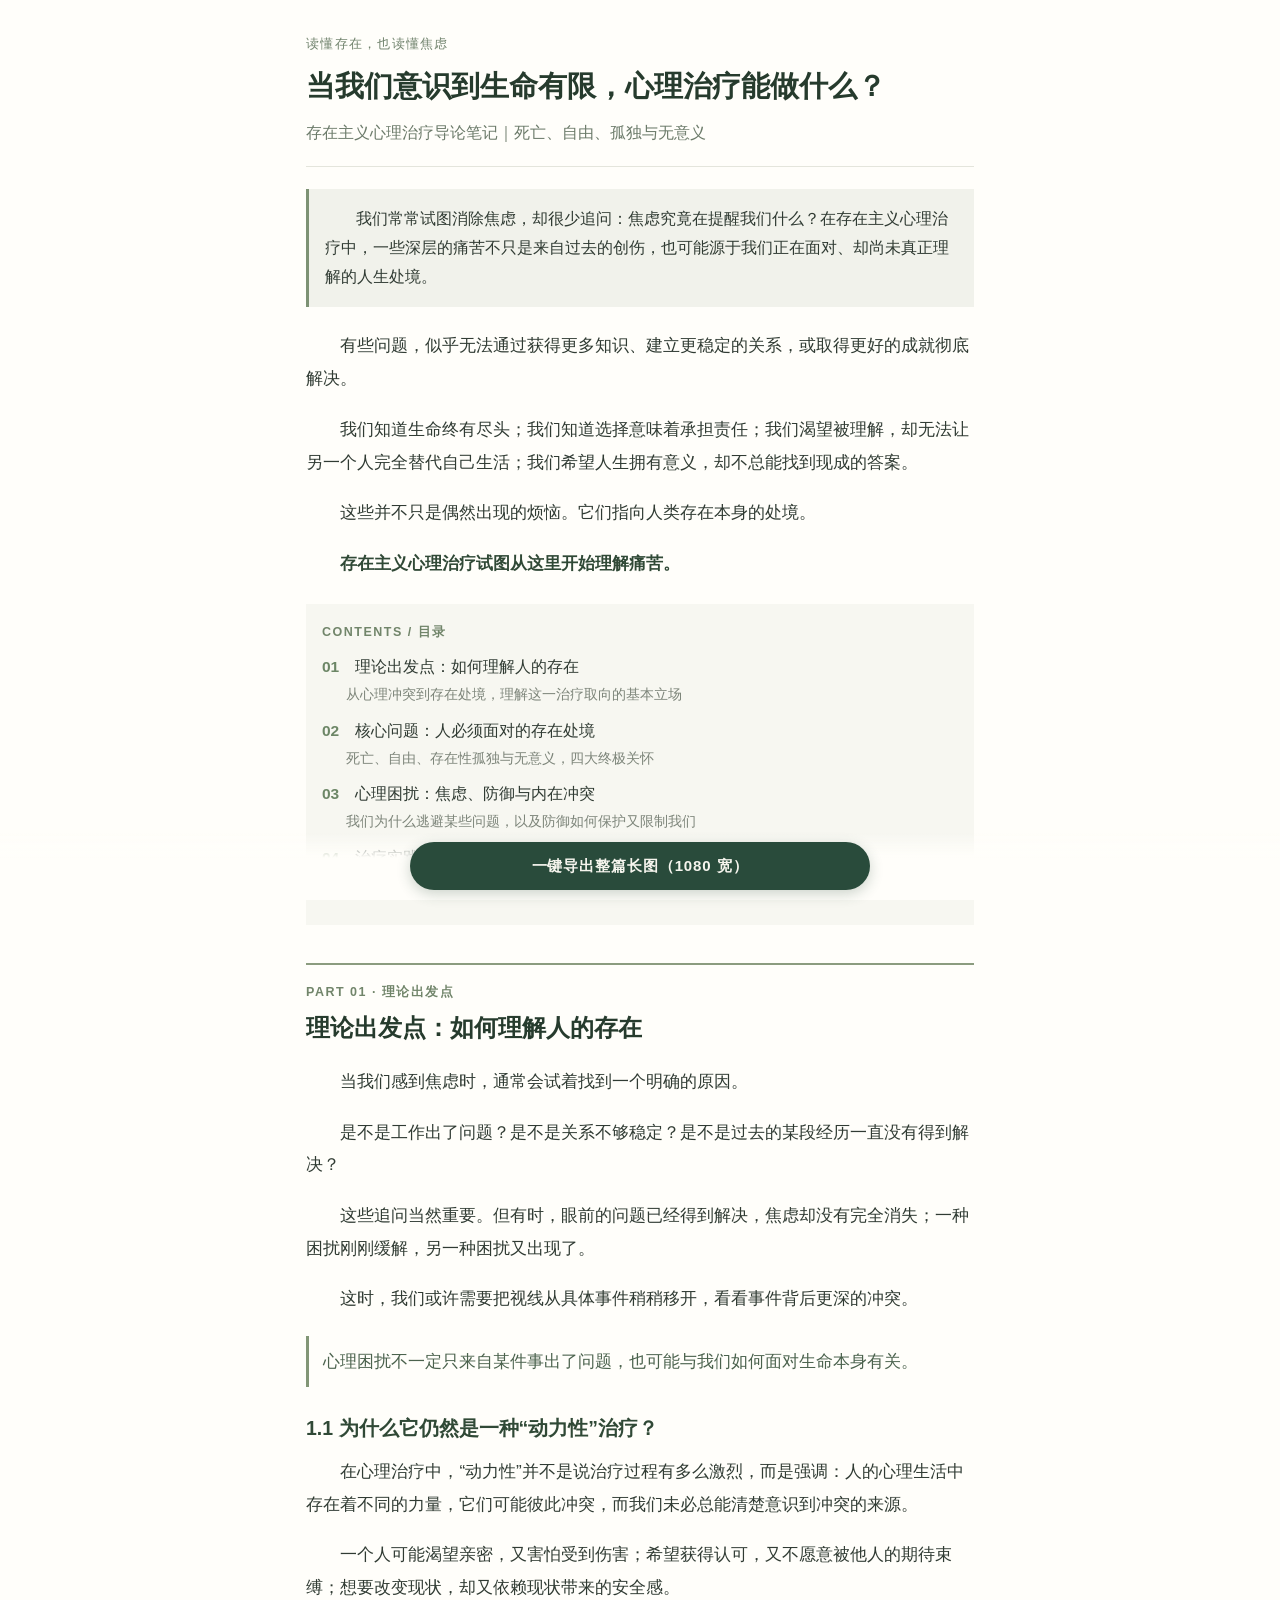
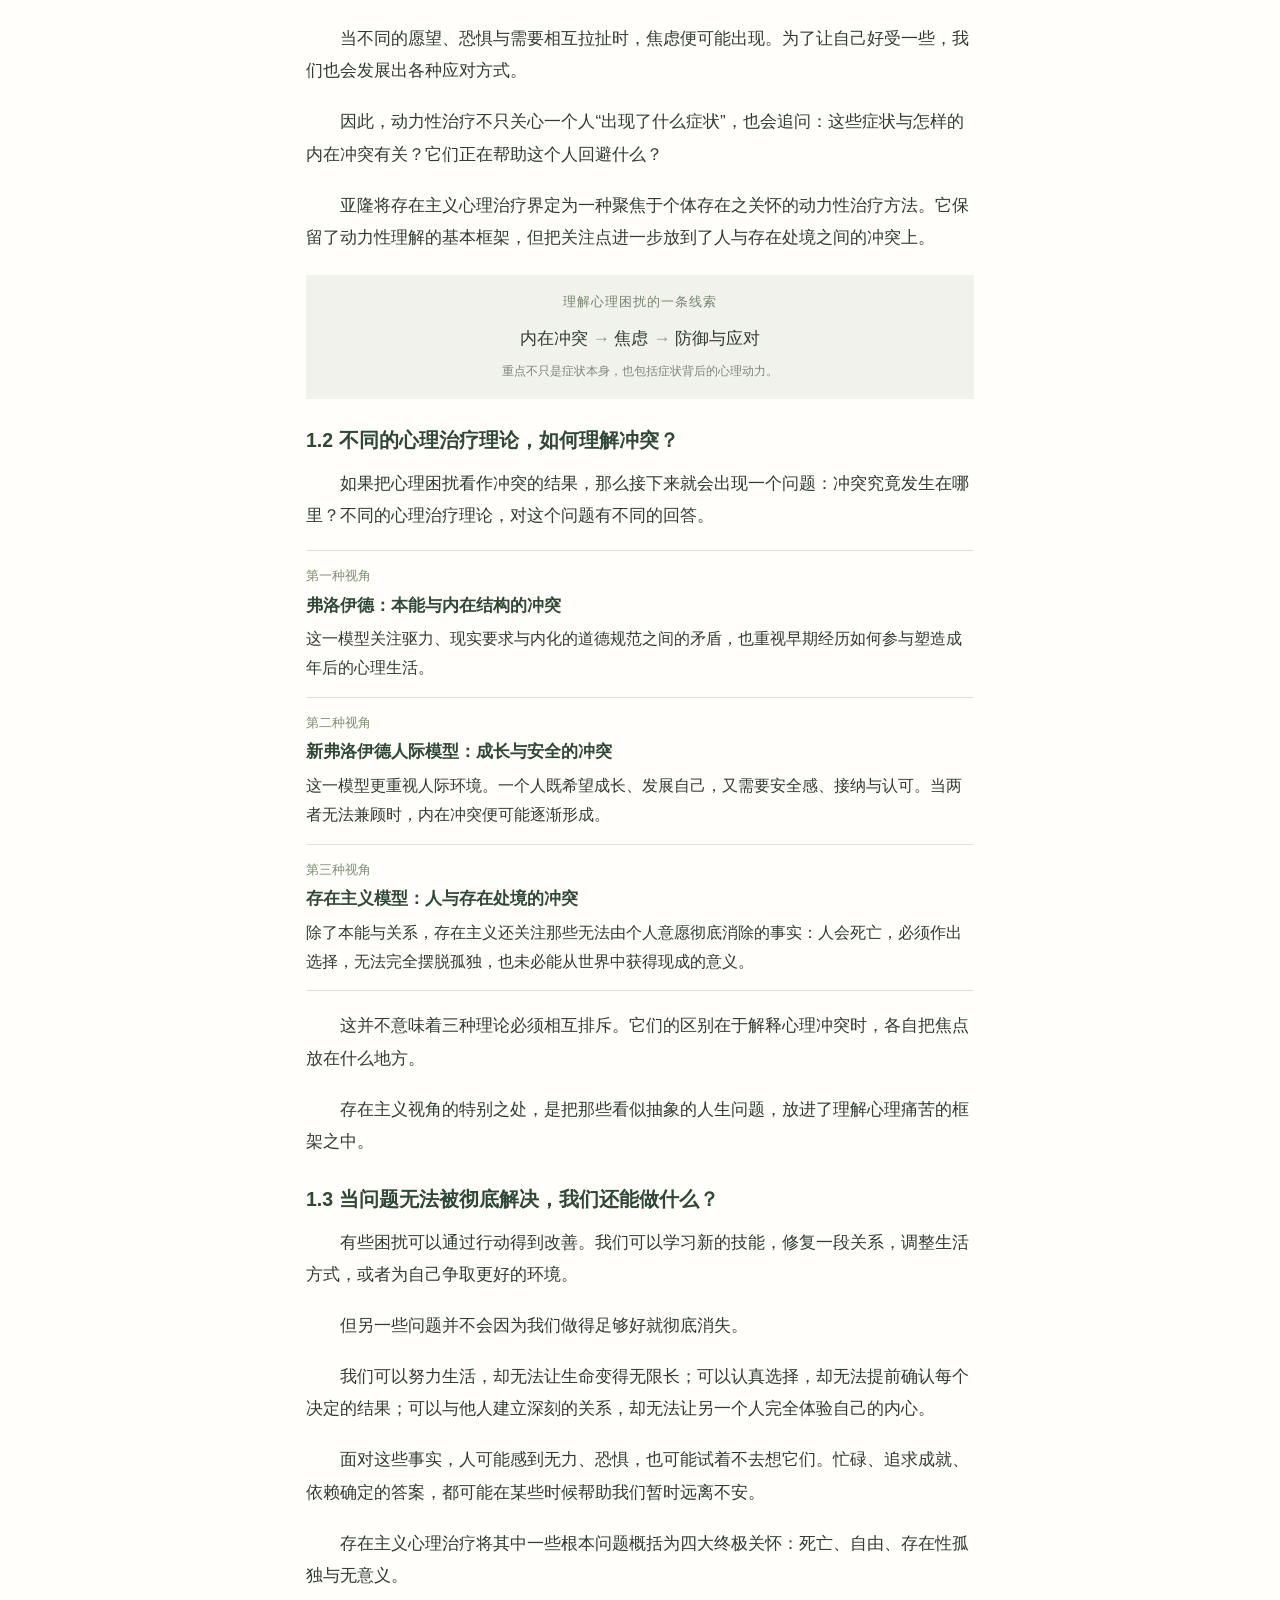
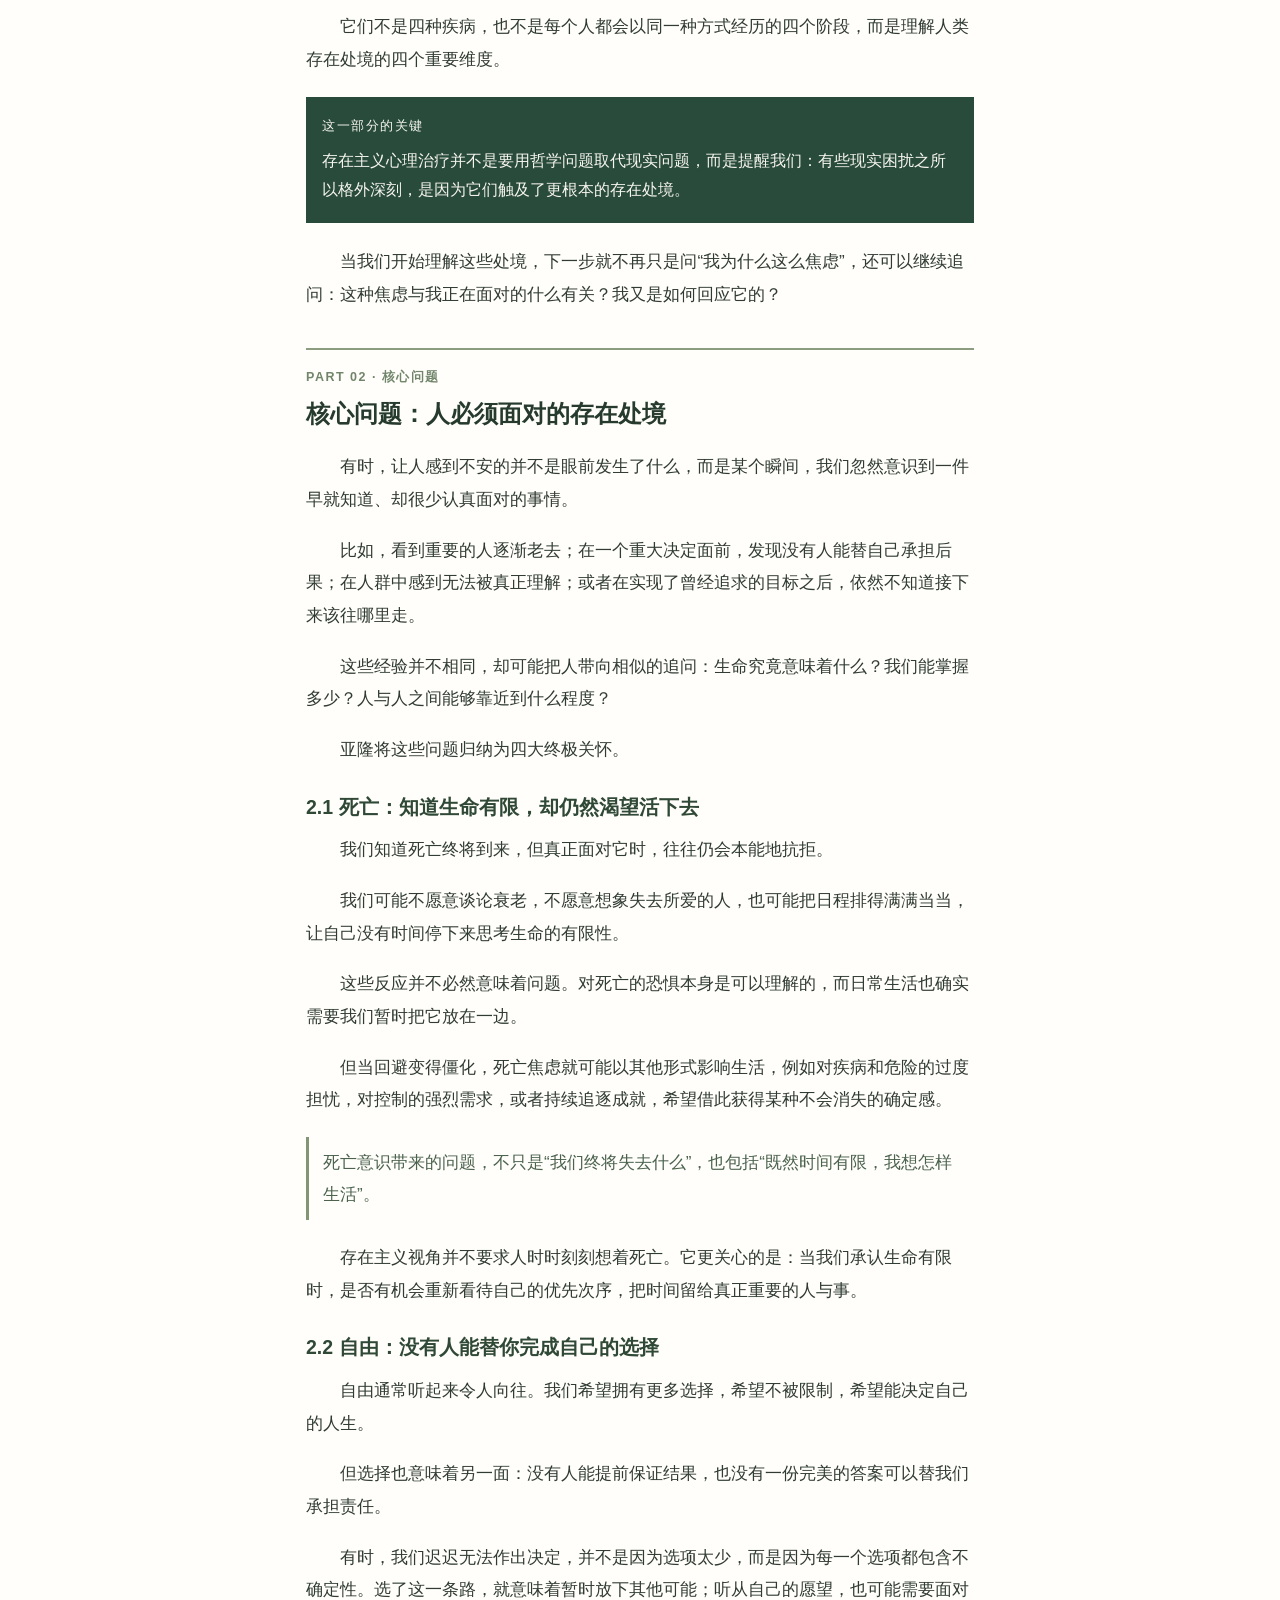
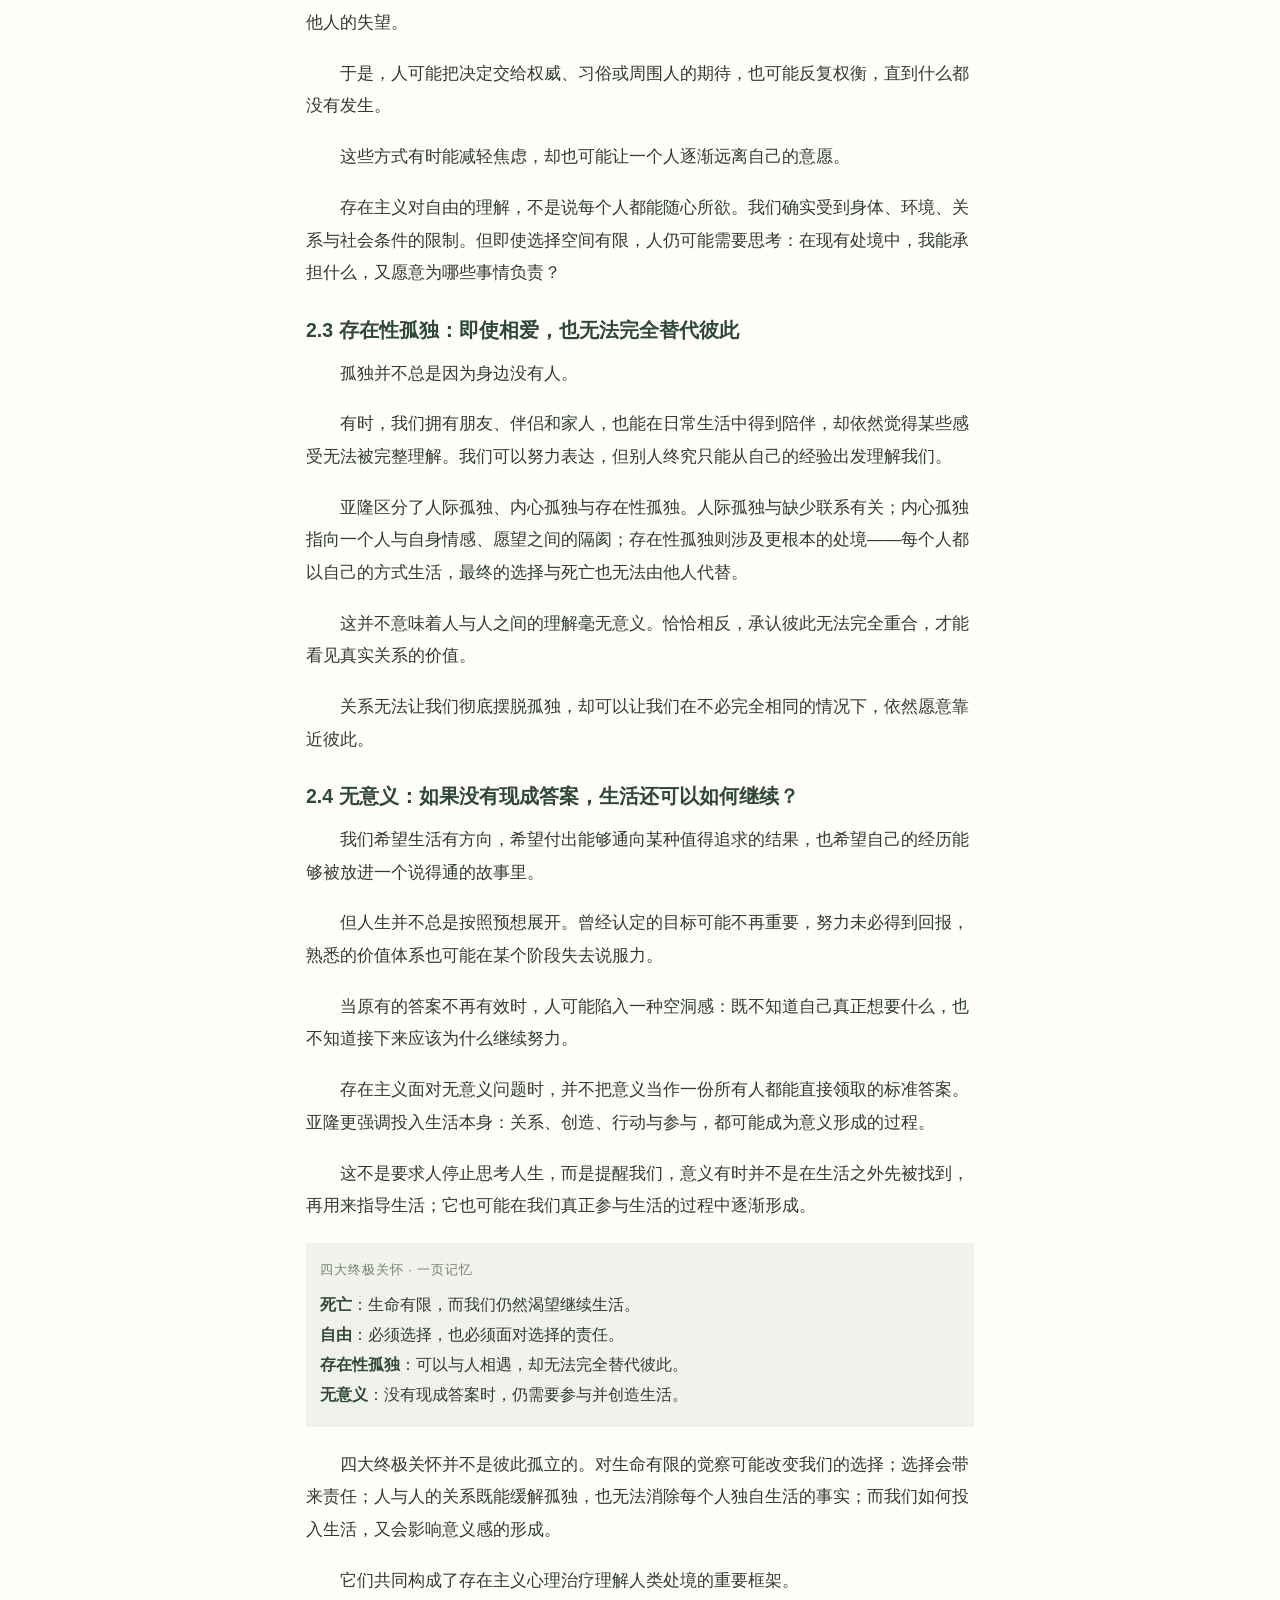
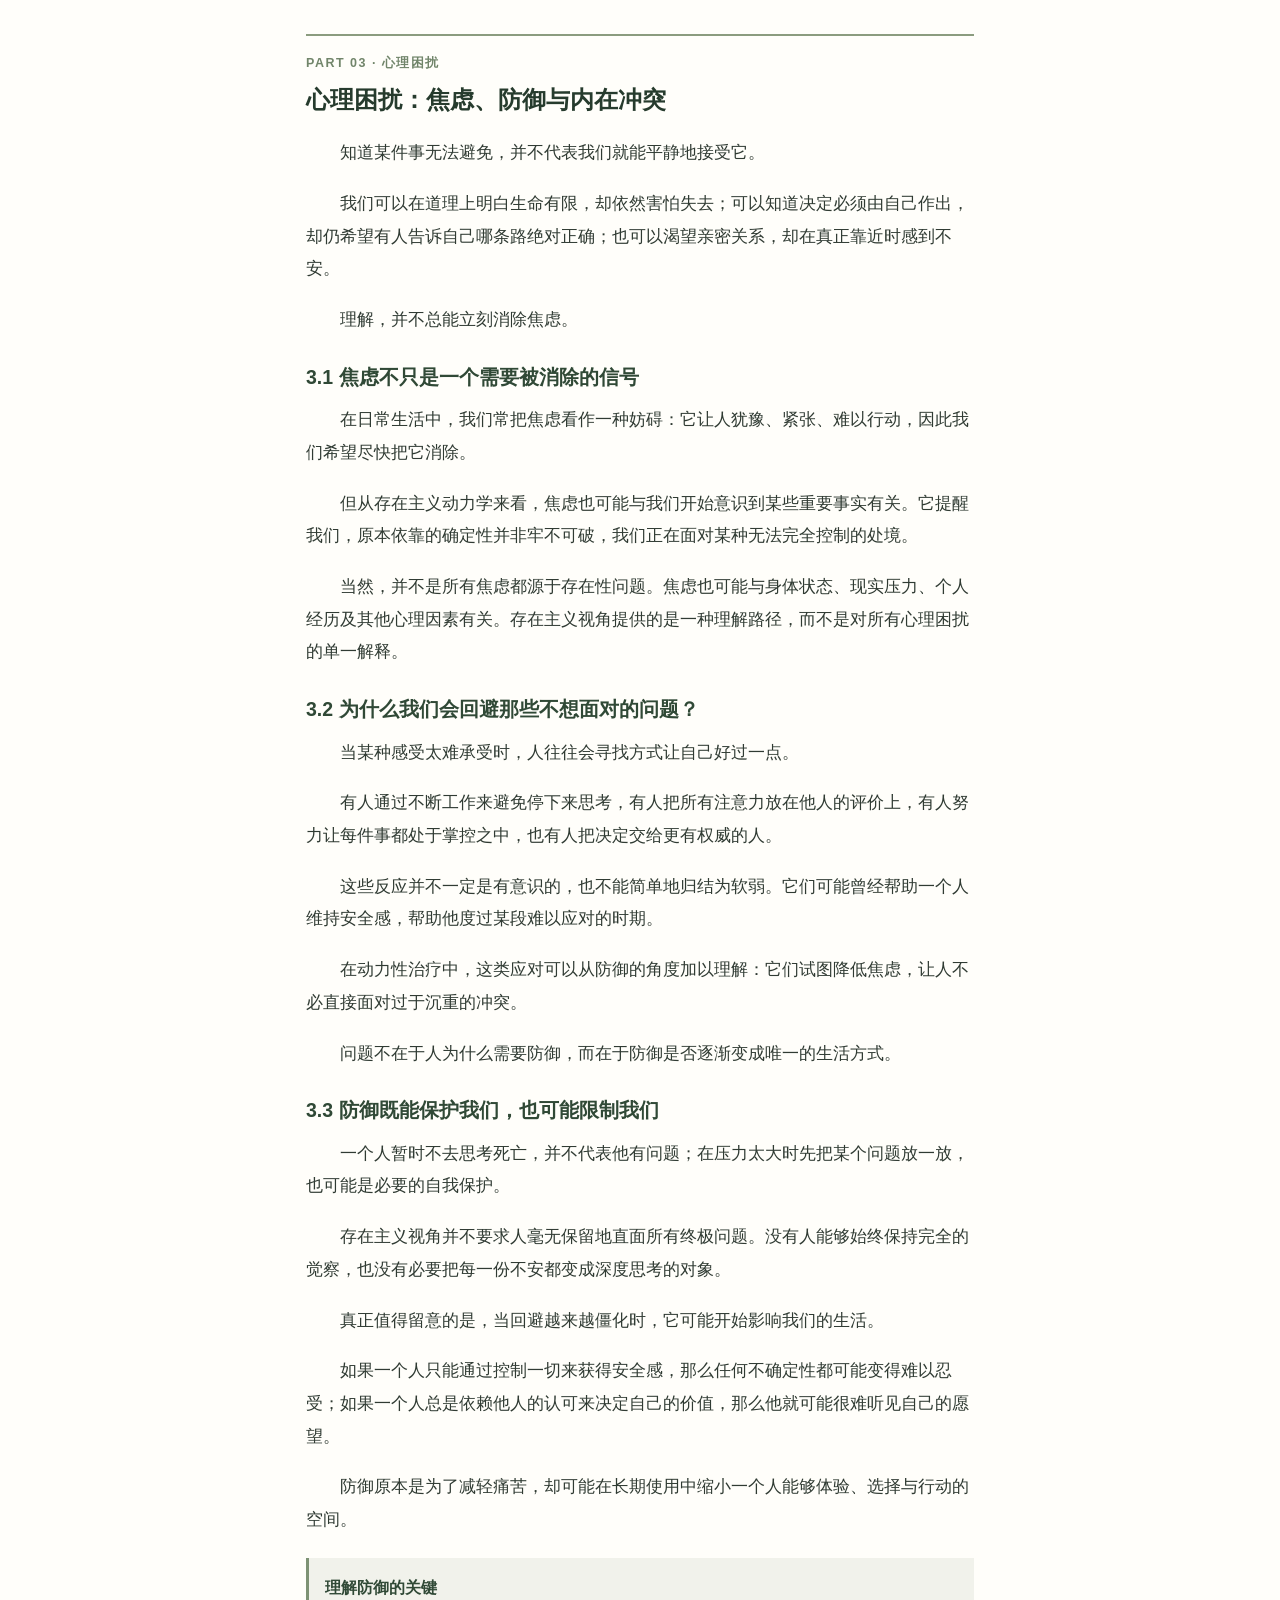
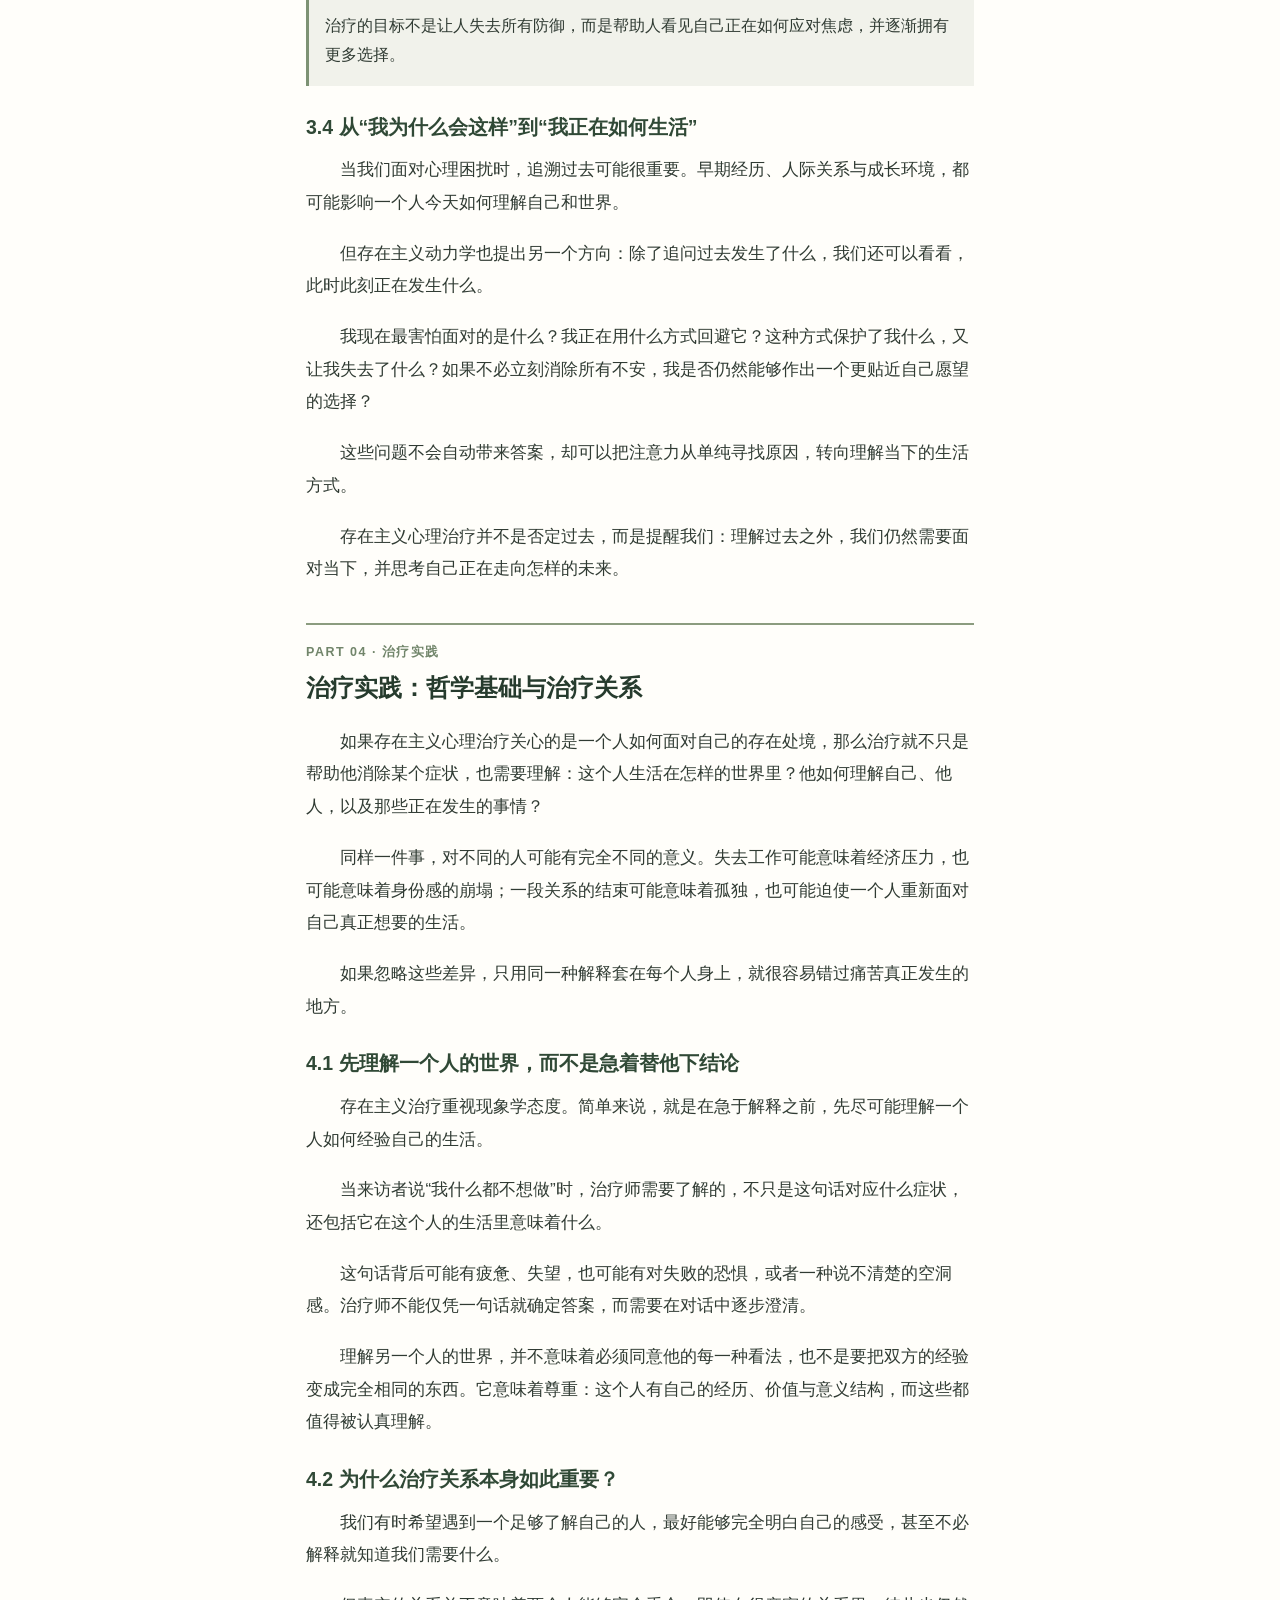
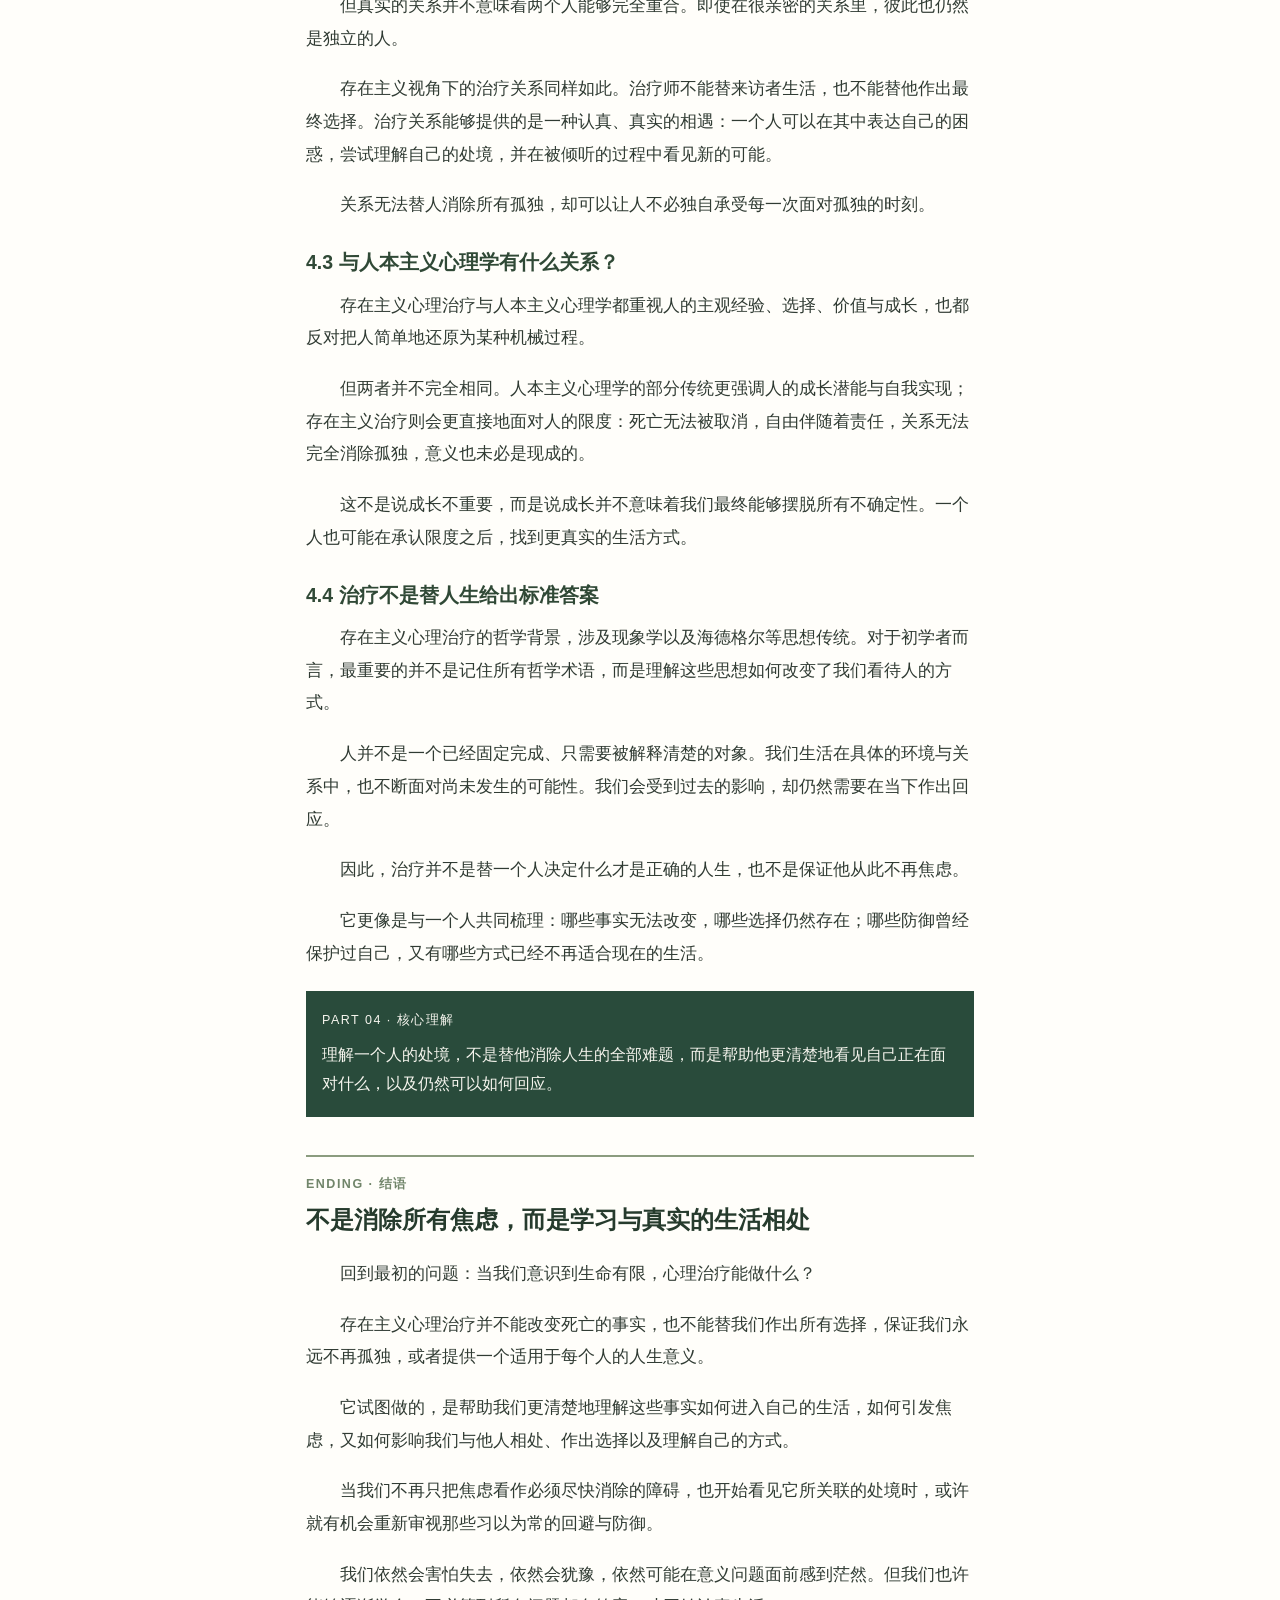
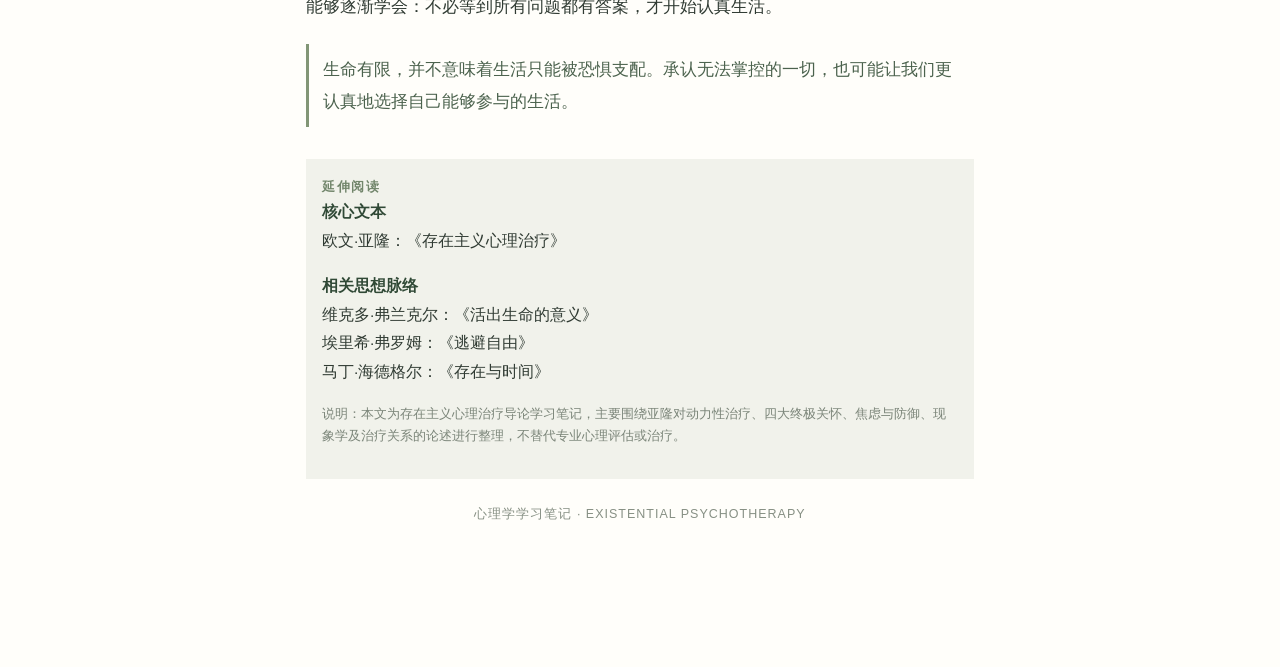
==== commit 90148eeb: "Update TIWAI.html" ====
--- a/TIWAI.html
+++ b/TIWAI.html
@@ -15,275 +15,89 @@
   --fs-h3:    clamp(17px, 4.9vw, 19.5px);
   --lh-body:  1.9;
 }
-
 *{box-sizing:border-box}
-html,body{
-  margin:0;padding:0;background:#fffefa;
-  -webkit-text-size-adjust:100%;
-  text-size-adjust:100%;
-}
+html,body{margin:0;padding:0;background:#fffefa;-webkit-text-size-adjust:100%;text-size-adjust:100%}
 body{
   color:#303b33;
   font-family:-apple-system,BlinkMacSystemFont,"PingFang SC","HarmonyOS Sans SC","Noto Sans CJK SC","Source Han Sans SC","Microsoft YaHei",sans-serif;
-  font-size:var(--fs-body);
-  line-height:var(--lh-body);
-  -webkit-font-smoothing:antialiased;
-  -moz-osx-font-smoothing:grayscale;
-  overflow-wrap:break-word;
-  -webkit-tap-highlight-color:transparent;
+  font-size:var(--fs-body);line-height:var(--lh-body);
+  -webkit-font-smoothing:antialiased;-moz-osx-font-smoothing:grayscale;
+  overflow-wrap:break-word;-webkit-tap-highlight-color:transparent;
   padding-bottom:96px;
 }
-
-.article{
-  width:100%;
-  max-width:720px;
-  margin:0 auto;
-  padding:clamp(20px, 5.4vw, 34px) clamp(16px, 4.8vw, 26px) clamp(30px, 6.6vw, 46px);
-}
-
-.eyebrow{
-  font-size:var(--fs-meta);
-  line-height:1.7;
-  letter-spacing:.1em;
-  color:#71836d;
-  margin-bottom:10px;
-}
-
-h1{
-  font-size:var(--fs-h1);
-  line-height:1.45;
-  font-weight:700;
-  color:#263b2d;
-  margin:0 0 12px;
-  overflow-wrap:anywhere;
-}
-
-.subtitle{
-  font-size:var(--fs-note);
-  line-height:1.75;
-  color:#6c7b6a;
-  margin-bottom:20px;
-}
-
+.article{width:100%;max-width:720px;margin:0 auto;padding:clamp(20px,5.4vw,34px) clamp(16px,4.8vw,26px) clamp(30px,6.6vw,46px)}
+.eyebrow{font-size:var(--fs-meta);line-height:1.7;letter-spacing:.1em;color:#71836d;margin-bottom:10px}
+h1{font-size:var(--fs-h1);line-height:1.45;font-weight:700;color:#263b2d;margin:0 0 12px;overflow-wrap:anywhere}
+.subtitle{font-size:var(--fs-note);line-height:1.75;color:#6c7b6a;margin-bottom:20px}
 .rule{height:1px;background:#e4e5dc;margin:0 0 20px}
-
-p{
-  font-size:var(--fs-body);
-  line-height:var(--lh-body);
-  margin:0 0 1.05em;
-  text-indent:2em;
-}
+p{font-size:var(--fs-body);line-height:var(--lh-body);margin:0 0 1.05em;text-indent:2em}
 p.no-indent{text-indent:0}
 strong{color:#304936;font-weight:700}
-
-h2{
-  font-size:var(--fs-h2);
-  line-height:1.52;
-  font-weight:700;
-  color:#263b2d;
-  margin:8px 0 18px;
-  overflow-wrap:anywhere;
-}
-
-h3{
-  font-size:var(--fs-h3);
-  line-height:1.62;
-  font-weight:700;
-  color:#304936;
-  margin:26px 0 10px;
-  overflow-wrap:anywhere;
-}
-
-.part{
-  margin-top:clamp(30px, 8vw, 38px);
-  padding-top:17px;
-  border-top:2px solid #8b9c7f;
-}
-
-.part-label,.contents-label,.reading-label{
-  font-size:var(--fs-meta);
-  line-height:1.7;
-  letter-spacing:.12em;
-  font-weight:700;
-  color:#71856a;
-}
-
-.intro-box,.note-box{
-  padding:clamp(13px, 4vw, 16px);
-  margin:clamp(20px, 5vw, 22px) 0;
-  background:#f1f2eb;
-  border-left:3px solid #7d9274;
-  font-size:var(--fs-note);
-  line-height:1.85;
-}
-.intro-box p,.note-box p{
-  font-size:var(--fs-note);
-  line-height:1.85;
-  margin-bottom:10px;
-}
+h2{font-size:var(--fs-h2);line-height:1.52;font-weight:700;color:#263b2d;margin:8px 0 18px;overflow-wrap:anywhere}
+h3{font-size:var(--fs-h3);line-height:1.62;font-weight:700;color:#304936;margin:26px 0 10px;overflow-wrap:anywhere}
+.part{margin-top:clamp(30px,8vw,38px);padding-top:17px;border-top:2px solid #8b9c7f}
+.part-label,.contents-label,.reading-label{font-size:var(--fs-meta);line-height:1.7;letter-spacing:.12em;font-weight:700;color:#71856a}
+.intro-box,.note-box{padding:clamp(13px,4vw,16px);margin:clamp(20px,5vw,22px) 0;background:#f1f2eb;border-left:3px solid #7d9274;font-size:var(--fs-note);line-height:1.85}
+.intro-box p,.note-box p{font-size:var(--fs-note);line-height:1.85;margin-bottom:10px}
 .intro-box p:last-child,.note-box p:last-child{margin-bottom:0}
-
-.contents{
-  margin:24px 0 clamp(28px, 6vw, 32px);
-  padding:clamp(15px, 4.2vw, 18px) clamp(13px, 4vw, 16px);
-  background:#f7f7f1;
-}
-.contents-item{
-  font-size:var(--fs-note);
-  line-height:1.75;
-  margin:10px 0 3px;
-  text-indent:0;
-}
+.contents{margin:24px 0 clamp(28px,6vw,32px);padding:clamp(15px,4.2vw,18px) clamp(13px,4vw,16px);background:#f7f7f1}
+.contents-item{font-size:var(--fs-note);line-height:1.75;margin:10px 0 3px;text-indent:0}
 .contents-item b{color:#6c8666}
-.contents-sub{
-  padding-left:clamp(18px, 5vw, 24px);
-  margin-bottom:9px;
-  font-size:clamp(12.5px, 3.6vw, 13.5px);
-  line-height:1.75;
-  color:#7d857a;
-}
-
-.pullquote{
-  font-size:clamp(15.5px, 4.4vw, 17px);
-  line-height:1.85;
-  color:#4b624d;
-  border-left:3px solid #829676;
-  padding:10px 14px;
-  margin:21px 0;
-}
-
-.formula,.four-points{
-  padding:clamp(14px, 4vw, 16px) clamp(12px, 3.6vw, 14px);
-  margin:21px 0;
-  background:#f1f2eb;
-  overflow-wrap:anywhere;
-}
+.contents-sub{padding-left:clamp(18px,5vw,24px);margin-bottom:9px;font-size:clamp(12.5px,3.6vw,13.5px);line-height:1.75;color:#7d857a}
+.pullquote{font-size:clamp(15.5px,4.4vw,17px);line-height:1.85;color:#4b624d;border-left:3px solid #829676;padding:10px 14px;margin:21px 0}
+.formula,.four-points{padding:clamp(14px,4vw,16px) clamp(12px,3.6vw,14px);margin:21px 0;background:#f1f2eb;overflow-wrap:anywhere}
 .formula{text-align:center}
-.formula .small-label,.four-points .label{
-  font-size:var(--fs-meta);
-  letter-spacing:.08em;
-  color:#74846e;
-  margin-bottom:7px;
-}
-.four-points p{
-  font-size:var(--fs-note);
-  line-height:1.95;
-  text-indent:0;
-  margin:0;
-}
-
+.formula .small-label,.four-points .label{font-size:var(--fs-meta);letter-spacing:.08em;color:#74846e;margin-bottom:7px}
+.four-points p{font-size:var(--fs-note);line-height:1.95;text-indent:0;margin:0}
 .comparison{margin:18px 0;border-top:1px solid #dfe3d9}
 .comparison-item{padding:14px 0;border-bottom:1px solid #dfe3d9}
-.comparison-kicker{
-  font-size:var(--fs-meta);
-  color:#7b8d72;
-  margin-bottom:3px;
-}
-.comparison-title{
-  font-size:clamp(15px, 4.3vw, 16.5px);
-  line-height:1.68;
-  color:#304936;
-  font-weight:700;
-  margin-bottom:6px;
-}
-.comparison-item p{
-  font-size:var(--fs-note);
-  line-height:1.85;
-  text-indent:0;
-  margin:0;
-}
-
-.dark-box{
-  padding:clamp(15px, 4.4vw, 18px) clamp(13px, 4vw, 16px);
-  margin:22px 0;
-  background:#294b3b;
-  color:#f6f5ee;
-}
-.dark-box .dark-label{
-  font-size:var(--fs-meta);
-  letter-spacing:.12em;
-  margin-bottom:7px;
-}
-.dark-box p{
-  font-size:var(--fs-note);
-  line-height:1.9;
-  text-indent:0;
-  margin:0;
-  color:#f6f5ee;
-}
+.comparison-kicker{font-size:var(--fs-meta);color:#7b8d72;margin-bottom:3px}
+.comparison-title{font-size:clamp(15px,4.3vw,16.5px);line-height:1.68;color:#304936;font-weight:700;margin-bottom:6px}
+.comparison-item p{font-size:var(--fs-note);line-height:1.85;text-indent:0;margin:0}
+.dark-box{padding:clamp(15px,4.4vw,18px) clamp(13px,4vw,16px);margin:22px 0;background:#294b3b;color:#f6f5ee}
+.dark-box .dark-label{font-size:var(--fs-meta);letter-spacing:.12em;margin-bottom:7px}
+.dark-box p{font-size:var(--fs-note);line-height:1.9;text-indent:0;margin:0;color:#f6f5ee}
 .dark-box strong{color:#fffefa}
-
-.reading{
-  margin-top:clamp(26px, 6vw, 32px);
-  padding:clamp(15px, 4.2vw, 18px) clamp(13px, 4vw, 16px);
-  background:#f1f2eb;
-}
-.reading p{
-  font-size:var(--fs-note);
-  line-height:1.85;
-  text-indent:0;
-}
-.reading .disclaimer{
-  font-size:var(--fs-meta);
-  line-height:1.8;
-  color:#7b8579;
-}
-
-.footer{
-  font-size:var(--fs-meta);
-  line-height:1.8;
-  text-align:center;
-  color:#879084;
-  margin-top:24px;
-  letter-spacing:.08em;
-}
+.reading{margin-top:clamp(26px,6vw,32px);padding:clamp(15px,4.2vw,18px) clamp(13px,4vw,16px);background:#f1f2eb}
+.reading p{font-size:var(--fs-note);line-height:1.85;text-indent:0}
+.reading .disclaimer{font-size:var(--fs-meta);line-height:1.8;color:#7b8579}
+.footer{font-size:var(--fs-meta);line-height:1.8;text-align:center;color:#879084;margin-top:24px;letter-spacing:.08em}
 
 /* ===== 导出工具栏 ===== */
 .export-bar{
-  position:fixed;
-  left:0;right:0;bottom:0;
-  z-index:999;
+  position:fixed;left:0;right:0;bottom:0;z-index:999;
   padding:10px 16px calc(10px + env(safe-area-inset-bottom));
-  background:linear-gradient(to top, #fffefa 62%, rgba(255,254,250,0));
-  display:flex;
-  align-items:center;
-  gap:12px;
-  justify-content:center;
+  background:linear-gradient(to top,#fffefa 62%,rgba(255,254,250,0));
+  display:flex;align-items:center;gap:12px;justify-content:center;
 }
 .btn-export{
-  flex:1;
-  max-width:420px;
-  height:48px;
-  border:none;
-  border-radius:24px;
-  background:#294b3b;
-  color:#f6f5ee;
-  font-size:15px;
-  font-weight:700;
-  letter-spacing:.06em;
-  font-family:inherit;
-  cursor:pointer;
+  flex:1;max-width:460px;height:48px;border:none;border-radius:24px;
+  background:#294b3b;color:#f6f5ee;font-size:15px;font-weight:700;
+  letter-spacing:.06em;font-family:inherit;cursor:pointer;
   box-shadow:0 4px 14px rgba(41,75,59,.24);
-  transition:transform .15s, opacity .15s;
-  -webkit-appearance:none;
+  transition:transform .15s,opacity .15s;-webkit-appearance:none;
 }
 .btn-export:active{transform:scale(.97)}
 .btn-export:disabled{opacity:.6;cursor:default}
 .export-status{
+  position:fixed;left:0;right:0;
+  bottom:calc(72px + env(safe-area-inset-bottom));
+  text-align:center;font-size:12.5px;line-height:1.6;color:#71836d;
+  pointer-events:none;opacity:0;transition:opacity .25s;
+  padding:0 16px;
+}
+.export-status.show{opacity:1}
+
+/* ===== 长图渲染作用域（屏幕外，1:1 不透明） ===== */
+.ig-stage{
   position:fixed;
-  left:0;right:0;
-  bottom:calc(72px + env(safe-area-inset-bottom));
-  text-align:center;
-  font-size:12.5px;
-  line-height:1.6;
-  color:#71836d;
+  left:-99999px;
+  top:0;
+  width:1080px;
+  z-index:-9999;
   pointer-events:none;
-  opacity:0;
-  transition:opacity .25s;
-}
-.export-status.show{opacity:1}
-
-/* ===== 图片渲染作用域（不影响屏幕显示） ===== */
+  opacity:1;
+}
 .ig-root{
   width:1080px;
   box-sizing:border-box;
@@ -294,78 +108,51 @@
   line-height:1.85;
   overflow-wrap:break-word;
   text-align:left;
+  padding:80px 90px;
 }
 .ig-root *{box-sizing:border-box}
-.ig-page{height:1440px;padding:80px 90px;overflow:hidden}
-.ig-measure{height:auto;padding:0 90px;overflow:visible;position:absolute;left:-99999px;top:0;visibility:hidden}
 
 .ig-root .eyebrow{font-size:24px;line-height:1.7;letter-spacing:.1em;color:#71836d;margin:0 0 18px}
-.ig-root h1{font-size:50px;line-height:1.4;font-weight:700;color:#263b2d;margin:0 0 24px}
+.ig-root h1{font-size:52px;line-height:1.4;font-weight:700;color:#263b2d;margin:0 0 24px}
 .ig-root .subtitle{font-size:27px;line-height:1.7;color:#6c7b6a;margin:0 0 32px}
 .ig-root .rule{height:2px;background:#e4e5dc;margin:0 0 32px}
-.ig-root p{font-size:32px;line-height:1.85;margin:0 0 24px;text-indent:2em}
+.ig-root p{font-size:32px;line-height:1.9;margin:0 0 26px;text-indent:2em}
 .ig-root p.no-indent{text-indent:0}
 .ig-root strong{color:#304936;font-weight:700}
-.ig-root h2{font-size:44px;line-height:1.45;font-weight:700;color:#263b2d;margin:0 0 30px}
-.ig-root h3{font-size:36px;line-height:1.55;font-weight:700;color:#304936;margin:0 0 20px}
-
-.ig-root .part-label{
-  font-size:22px;line-height:1.7;letter-spacing:.14em;font-weight:700;color:#71856a;
-  margin:0 0 22px;padding-top:30px;border-top:3px solid #8b9c7f;
-}
-.ig-root .contents-label,.ig-root .reading-label{
-  font-size:22px;line-height:1.7;letter-spacing:.14em;font-weight:700;color:#71856a;margin:0 0 18px;
-}
-
-.ig-root .intro-box,.ig-root .note-box{
-  padding:30px 32px;margin:0 0 32px;background:#f1f2eb;
-  border-left:6px solid #7d9274;font-size:28px;line-height:1.85;
-}
-.ig-root .intro-box p,.ig-root .note-box p{
-  font-size:28px;line-height:1.85;margin:0 0 14px;text-indent:0;
-}
+.ig-root h2{font-size:46px;line-height:1.45;font-weight:700;color:#263b2d;margin:20px 0 30px}
+.ig-root h3{font-size:37px;line-height:1.55;font-weight:700;color:#304936;margin:40px 0 20px}
+.ig-root .part{margin-top:56px;padding-top:34px;border-top:4px solid #8b9c7f}
+.ig-root .part-label{font-size:22px;line-height:1.7;letter-spacing:.14em;font-weight:700;color:#71856a;margin:0 0 22px}
+.ig-root .contents-label,.ig-root .reading-label{font-size:22px;line-height:1.7;letter-spacing:.14em;font-weight:700;color:#71856a;margin:0 0 18px}
+.ig-root .intro-box,.ig-root .note-box{padding:34px 34px;margin:0 0 36px;background:#f1f2eb;border-left:8px solid #7d9274;font-size:29px;line-height:1.9}
+.ig-root .intro-box p,.ig-root .note-box p{font-size:29px;line-height:1.9;margin:0 0 16px;text-indent:0}
 .ig-root .intro-box p:last-child,.ig-root .note-box p:last-child{margin-bottom:0}
-
-.ig-root .contents{padding:34px 32px;margin:0 0 34px;background:#f7f7f1}
-.ig-root .contents-item{font-size:28px;line-height:1.75;margin:0 0 6px;text-indent:0}
+.ig-root .contents{padding:38px 34px;margin:0 0 40px;background:#f7f7f1}
+.ig-root .contents-item{font-size:29px;line-height:1.75;margin:0 0 8px;text-indent:0}
 .ig-root .contents-item b{color:#6c8666}
-.ig-root .contents-sub{padding-left:36px;font-size:24px;line-height:1.75;color:#7d857a;margin:0 0 20px}
+.ig-root .contents-sub{padding-left:38px;font-size:25px;line-height:1.75;color:#7d857a;margin:0 0 22px}
 .ig-root .contents-sub:last-child{margin-bottom:0}
-
-.ig-root .pullquote{
-  font-size:31px;line-height:1.85;color:#4b624d;
-  border-left:6px solid #829676;padding:20px 28px;margin:0 0 32px;
-}
-
-.ig-root .formula,.ig-root .four-points{padding:30px 28px;margin:0 0 32px;background:#f1f2eb}
+.ig-root .pullquote{font-size:32px;line-height:1.9;color:#4b624d;border-left:8px solid #829676;padding:22px 30px;margin:0 0 36px}
+.ig-root .formula,.ig-root .four-points{padding:34px 30px;margin:0 0 36px;background:#f1f2eb}
 .ig-root .formula{text-align:center}
-.ig-root .formula .small-label,.ig-root .four-points .label{
-  font-size:22px;letter-spacing:.08em;color:#74846e;margin:0 0 14px;
-}
-.ig-root .formula > div{font-size:30px;line-height:1.8}
-.ig-root .formula div[style]{font-size:22px !important;line-height:1.8 !important;margin-top:14px !important}
-.ig-root .four-points p{font-size:29px;line-height:2;text-indent:0;margin:0}
-
-.ig-root .comparison{margin:0 0 30px;border-top:2px solid #dfe3d9}
-.ig-root .comparison-item{padding:26px 0;border-bottom:2px solid #dfe3d9}
-.ig-root .comparison-kicker{font-size:22px;color:#7b8d72;margin:0 0 6px}
-.ig-root .comparison-title{font-size:30px;line-height:1.6;color:#304936;font-weight:700;margin:0 0 10px}
-.ig-root .comparison-item p{font-size:28px;line-height:1.8;text-indent:0;margin:0}
-
-.ig-root .dark-box{padding:32px 30px;margin:0 0 32px;background:#294b3b;color:#f6f5ee}
-.ig-root .dark-box .dark-label{font-size:22px;letter-spacing:.14em;margin:0 0 14px}
-.ig-root .dark-box p{font-size:29px;line-height:1.85;text-indent:0;margin:0;color:#f6f5ee}
+.ig-root .formula .small-label,.ig-root .four-points .label{font-size:22px;letter-spacing:.08em;color:#74846e;margin:0 0 16px}
+.ig-root .formula > div{font-size:31px;line-height:1.85}
+.ig-root .formula div[style]{font-size:22px !important;line-height:1.85 !important;margin-top:16px !important}
+.ig-root .four-points p{font-size:30px;line-height:2.05;text-indent:0;margin:0}
+.ig-root .comparison{margin:0 0 34px;border-top:2px solid #dfe3d9}
+.ig-root .comparison-item{padding:30px 0;border-bottom:2px solid #dfe3d9}
+.ig-root .comparison-kicker{font-size:22px;color:#7b8d72;margin:0 0 8px}
+.ig-root .comparison-title{font-size:31px;line-height:1.6;color:#304936;font-weight:700;margin:0 0 12px}
+.ig-root .comparison-item p{font-size:29px;line-height:1.85;text-indent:0;margin:0}
+.ig-root .dark-box{padding:36px 34px;margin:0 0 36px;background:#294b3b;color:#f6f5ee}
+.ig-root .dark-box .dark-label{font-size:22px;letter-spacing:.14em;margin:0 0 16px}
+.ig-root .dark-box p{font-size:30px;line-height:1.9;text-indent:0;margin:0;color:#f6f5ee}
 .ig-root .dark-box strong{color:#fffefa}
-
-.ig-root .reading{margin:0;padding:32px 30px;background:#f1f2eb}
-.ig-root .reading p{font-size:28px;line-height:1.85;text-indent:0;margin:0 0 18px}
+.ig-root .reading{margin:0;padding:36px 34px;background:#f1f2eb}
+.ig-root .reading p{font-size:29px;line-height:1.85;text-indent:0;margin:0 0 20px}
 .ig-root .reading p:last-child{margin-bottom:0}
 .ig-root .reading .disclaimer{font-size:22px;line-height:1.8;color:#7b8579}
-
-.ig-root .footer{
-  font-size:22px;line-height:1.8;text-align:center;color:#879084;
-  letter-spacing:.08em;margin:30px 0 0;
-}
+.ig-root .footer{font-size:22px;line-height:1.8;text-align:center;color:#879084;letter-spacing:.08em;margin:40px 0 0}
 </style>
 </head>
 <body>
@@ -401,9 +188,12 @@
 <div class="reading"><div class="reading-label">延伸阅读</div><p><strong>核心文本</strong><br>欧文·亚隆：《存在主义心理治疗》</p><p><strong>相关思想脉络</strong><br>维克多·弗兰克尔：《活出生命的意义》<br>埃里希·弗罗姆：《逃避自由》<br>马丁·海德格尔：《存在与时间》</p><p class="disclaimer">说明：本文为存在主义心理治疗导论学习笔记，主要围绕亚隆对动力性治疗、四大终极关怀、焦虑与防御、现象学及治疗关系的论述进行整理，不替代专业心理评估或治疗。</p></div><div class="footer">心理学学习笔记 · EXISTENTIAL PSYCHOTHERAPY</div>
 </main>
 
+<!-- 屏幕外渲染舞台 -->
+<div class="ig-stage" id="igStage" aria-hidden="true"></div>
+
 <div class="export-status" id="exportStatus"></div>
 <div class="export-bar">
-  <button class="btn-export" id="btnExport">一键导出小红书图片（1080×1440）</button>
+  <button class="btn-export" id="btnExport">一键导出整篇长图（1080 宽）</button>
 </div>
 
 <script>
@@ -411,201 +201,121 @@
 'use strict';
 
 var PAGE_W = 1080;
-var PAGE_H = 1440;
-var PAD_X  = 90;
-var PAD_Y  = 80;
-var CONTENT_H = PAGE_H - PAD_Y * 2;   // 1280
-
-var IMG_CSS = document.querySelector('style').textContent; // 占位，下方会替换
-
-// 把上面的 .ig- 样式抽取出来（直接从样式表里过滤）
-(function(){
-  var all = '';
-  for (var i = 0; i < document.styleSheets.length; i++){
-    try{
-      var rules = document.styleSheets[i].cssRules;
-      for (var j = 0; j < rules.length; j++){
-        var t = rules[j].cssText;
-        if (t.indexOf('.ig-root') === 0 || t.indexOf('.ig-page') === 0 ||
-            t.indexOf('.ig-measure') === 0 || t.indexOf('.ig-root ') === 0){
-          all += t + '\n';
-        }
-      }
-    }catch(e){}
-  }
-  IMG_CSS = all;
-})();
-
-// 测量容器
-var measureBox = document.createElement('div');
-measureBox.className = 'ig-root ig-measure';
-document.body.appendChild(measureBox);
-
-// ===== 1. 收集可排版的块 =====
-function measureHeight(el){
-  var c = el.cloneNode(true);
-  measureBox.appendChild(c);
-  var rect = c.getBoundingClientRect();
-  var cs = window.getComputedStyle(c);
-  var mb = parseFloat(cs.marginBottom) || 0;
-  var h = rect.height + mb;
-  measureBox.removeChild(c);
-  return h;
-}
-
-function collectBlocks(){
-  var src = document.querySelector('.article');
-  var out = [];
-
-  function walk(el){
-    var h = measureHeight(el);
-    if (h <= CONTENT_H || el.children.length === 0){
-      out.push({ el: el, h: h });
-      return;
-    }
-    var kids = Array.prototype.slice.call(el.children);
-    kids.forEach(walk);
-  }
-
-  Array.prototype.slice.call(src.children).forEach(walk);
-  return out;
-}
-
-// ===== 2. 分页 =====
-function paginate(blocks){
-  var pages = [];
-  var cur = [];
-  var curH = 0;
-
-  for (var i = 0; i < blocks.length; i++){
-    var b = blocks[i];
-    if (cur.length > 0 && curH + b.h > CONTENT_H){
-      pages.push(cur);
-      cur = [];
-      curH = 0;
-    }
-    cur.push(b);
-    curH += b.h;
-  }
-  if (cur.length) pages.push(cur);
-  return pages;
-}
-
-// ===== 3. 渲染单页为图片 =====
-function buildPageNode(pageBlocks){
-  var page = document.createElement('div');
-  page.className = 'ig-root ig-page';
-  pageBlocks.forEach(function(b){
-    page.appendChild(b.el.cloneNode(true));
+var MAX_H  = 32000; // 单张 canvas 安全高度上限
+
+var stage    = document.getElementById('igStage');
+var btn      = document.getElementById('btnExport');
+var statusEl = document.getElementById('exportStatus');
+var busy     = false;
+
+function setStatus(text, show){
+  statusEl.textContent = text || '';
+  statusEl.classList.toggle('show', !!show);
+}
+
+function sleep(ms){ return new Promise(function(r){ setTimeout(r, ms); }); }
+
+function loadScript(src){
+  return new Promise(function(resolve, reject){
+    if (window.html2canvas) return resolve();
+    var s = document.createElement('script');
+    s.src = src;
+    s.onload = function(){
+      window.html2canvas ? resolve() : reject(new Error('html2canvas 加载异常'));
+    };
+    s.onerror = function(){ reject(new Error('无法加载 html2canvas，请检查网络')); };
+    document.head.appendChild(s);
   });
-  return page;
-}
-
-function renderPageToBlob(pageNode){
-  return new Promise(function(resolve, reject){
-    var inner = pageNode.outerHTML;
-
-    var svg =
-      '<svg xmlns="http://www.w3.org/2000/svg" width="' + PAGE_W + '" height="' + PAGE_H + '">' +
-      '<foreignObject x="0" y="0" width="' + PAGE_W + '" height="' + PAGE_H + '">' +
-      '<div xmlns="http://www.w3.org/1999/xhtml" style="margin:0;padding:0;width:' + PAGE_W + 'px;height:' + PAGE_H + 'px;">' +
-      '<style>' + IMG_CSS + '</style>' +
-      inner +
-      '</div></foreignObject></svg>';
-
-    var blob = new Blob([svg], { type: 'image/svg+xml;charset=utf-8' });
-    var url = URL.createObjectURL(blob);
-
-    var img = new Image();
-    img.onload = function(){
-      try{
-        var canvas = document.createElement('canvas');
-        canvas.width = PAGE_W;
-        canvas.height = PAGE_H;
-        var ctx = canvas.getContext('2d');
-        ctx.fillStyle = '#fffefa';
-        ctx.fillRect(0, 0, PAGE_W, PAGE_H);
-        ctx.drawImage(img, 0, 0, PAGE_W, PAGE_H);
-        URL.revokeObjectURL(url);
-
-        canvas.toBlob(function(b){
-          if (b) resolve(b);
-          else reject(new Error('canvas.toBlob 失败'));
-        }, 'image/jpeg', 0.95);
-      }catch(err){
-        URL.revokeObjectURL(url);
-        reject(err);
-      }
-    };
-    img.onerror = function(){
-      URL.revokeObjectURL(url);
-      reject(new Error('图片渲染失败'));
-    };
-    img.src = url;
-  });
-}
-
-// ===== 4. 下载 =====
-function sleep(ms){
-  return new Promise(function(r){ setTimeout(r, ms); });
-}
-
-function downloadBlob(blob, filename){
+}
+
+function downloadBlob(blob, name){
   var url = URL.createObjectURL(blob);
   var a = document.createElement('a');
   a.href = url;
-  a.download = filename;
+  a.download = name;
   a.style.display = 'none';
   document.body.appendChild(a);
   a.click();
   setTimeout(function(){
     URL.revokeObjectURL(url);
     if (a.parentNode) a.parentNode.removeChild(a);
-  }, 2000);
-}
-
-// ===== 5. 主流程 =====
-var btn = document.getElementById('btnExport');
-var statusEl = document.getElementById('exportStatus');
-var busy = false;
-
-function setStatus(text, show){
-  statusEl.textContent = text || '';
-  statusEl.classList.toggle('show', !!show);
-}
-
+  }, 4000);
+}
+
+/* ============ 构建长图容器 ============ */
+function buildLongNode(){
+  var src = document.querySelector('.article');
+  var wrap = document.createElement('div');
+  wrap.className = 'ig-root';
+  // 逐个子节点克隆，保持原有顺序与结构
+  Array.prototype.slice.call(src.children).forEach(function(el){
+    wrap.appendChild(el.cloneNode(true));
+  });
+  return wrap;
+}
+
+/* ============ 导出长图 ============ */
 btn.addEventListener('click', async function(){
   if (busy) return;
   busy = true;
   btn.disabled = true;
 
   try{
-    setStatus('正在排版…', true);
-    await sleep(60);
-
-    var blocks = collectBlocks();
-    var pages  = paginate(blocks);
-
-    var blobs = [];
-    for (var i = 0; i < pages.length; i++){
-      setStatus('正在生成第 ' + (i + 1) + ' / ' + pages.length + ' 张…', true);
-      await sleep(16);
-      var node = buildPageNode(pages[i]);
-      var b = await renderPageToBlob(node);
-      blobs.push(b);
+    setStatus('准备渲染引擎…', true);
+    await loadScript('https://cdnjs.cloudflare.com/ajax/libs/html2canvas/1.4.1/html2canvas.min.js');
+    await sleep(50);
+
+    setStatus('正在拼合整篇…', true);
+
+    // 清空并放入长图节点
+    while (stage.firstChild) stage.removeChild(stage.firstChild);
+    var longNode = buildLongNode();
+    stage.appendChild(longNode);
+
+    // 等待字体
+    if (document.fonts && document.fonts.ready){
+      try { await document.fonts.ready; } catch(e){}
     }
-
-    setStatus('正在下载 ' + blobs.length + ' 张图片…', true);
-    await sleep(200);
+    await sleep(80);
+
+    // 测量真实高度
+    var realH = longNode.scrollHeight;
+    if (realH > MAX_H){
+      throw new Error('内容过长（约 ' + realH + 'px），超出单张图片上限。建议改为分页导出。');
+    }
+
+    setStatus('正在渲染 ' + PAGE_W + ' × ' + realH + ' 像素…', true);
+    await sleep(30);
+
+    var canvas = await window.html2canvas(longNode, {
+      width: PAGE_W,
+      height: realH,
+      backgroundColor: '#fffefa',
+      scale: 1,
+      logging: false,
+      useCORS: true,
+      allowTaint: false,
+      windowWidth: PAGE_W,
+      windowHeight: realH,
+      scrollX: 0,
+      scrollY: 0
+    });
+
+    setStatus('正在生成图片…', true);
+    var blob = await new Promise(function(res, rej){
+      try{
+        canvas.toBlob(function(b){
+          b ? res(b) : rej(new Error('canvas.toBlob 返回空'));
+        }, 'image/jpeg', 0.95);
+      }catch(err){
+        rej(err);
+      }
+    });
 
     var stamp = Date.now().toString().slice(-6);
-    for (var k = 0; k < blobs.length; k++){
-      var num = String(k + 1).padStart(2, '0');
-      downloadBlob(blobs[k], '存在主义心理治疗_' + num + '_' + stamp + '.jpg');
-      await sleep(380);
-    }
-
-    setStatus('已导出 ' + blobs.length + ' 张，可在相册/下载中查看', true);
+    downloadBlob(blob, '存在主义心理治疗_长图_' + stamp + '.jpg');
+
+    setStatus('长图已导出（' + PAGE_W + '×' + realH + '），请到相册/下载查看', true);
     setTimeout(function(){ setStatus('', false); }, 5000);
 
   }catch(err){
@@ -615,6 +325,7 @@
   }finally{
     busy = false;
     btn.disabled = false;
+    while (stage.firstChild) stage.removeChild(stage.firstChild);
   }
 });
 
